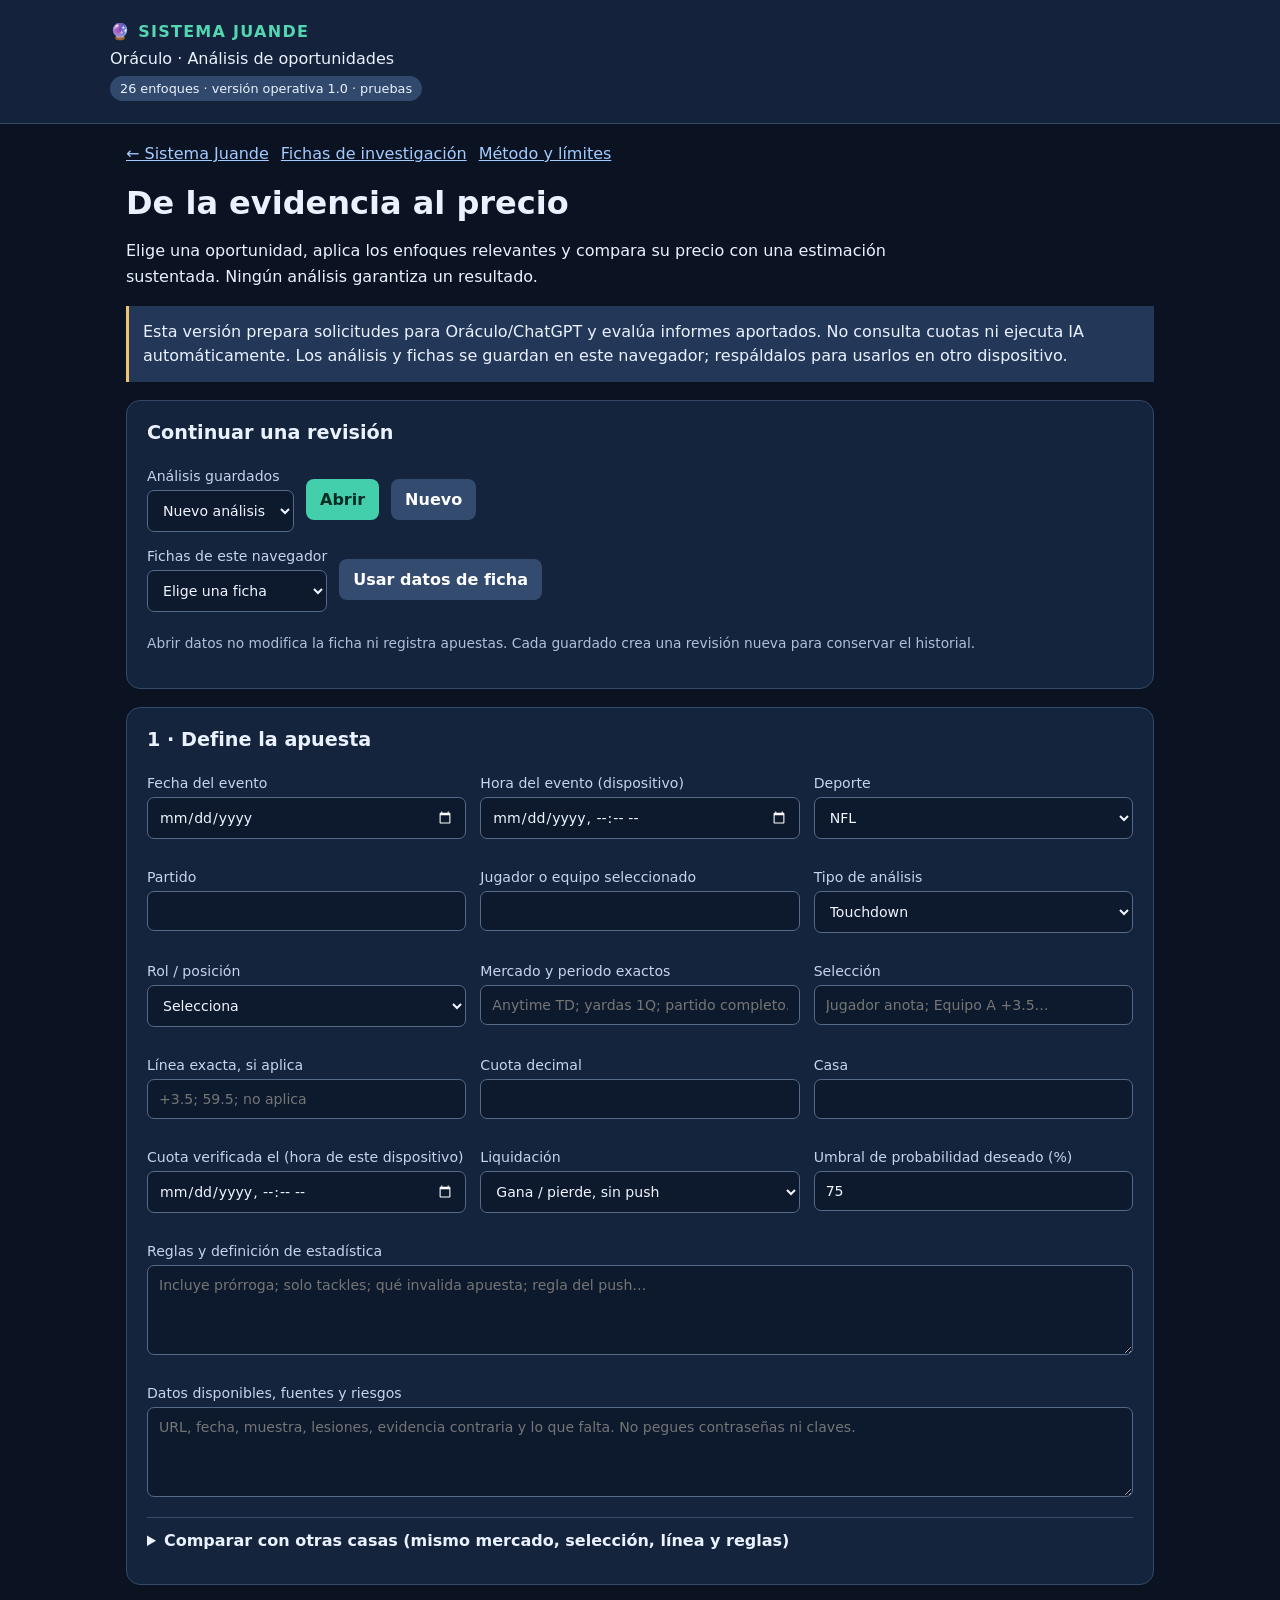
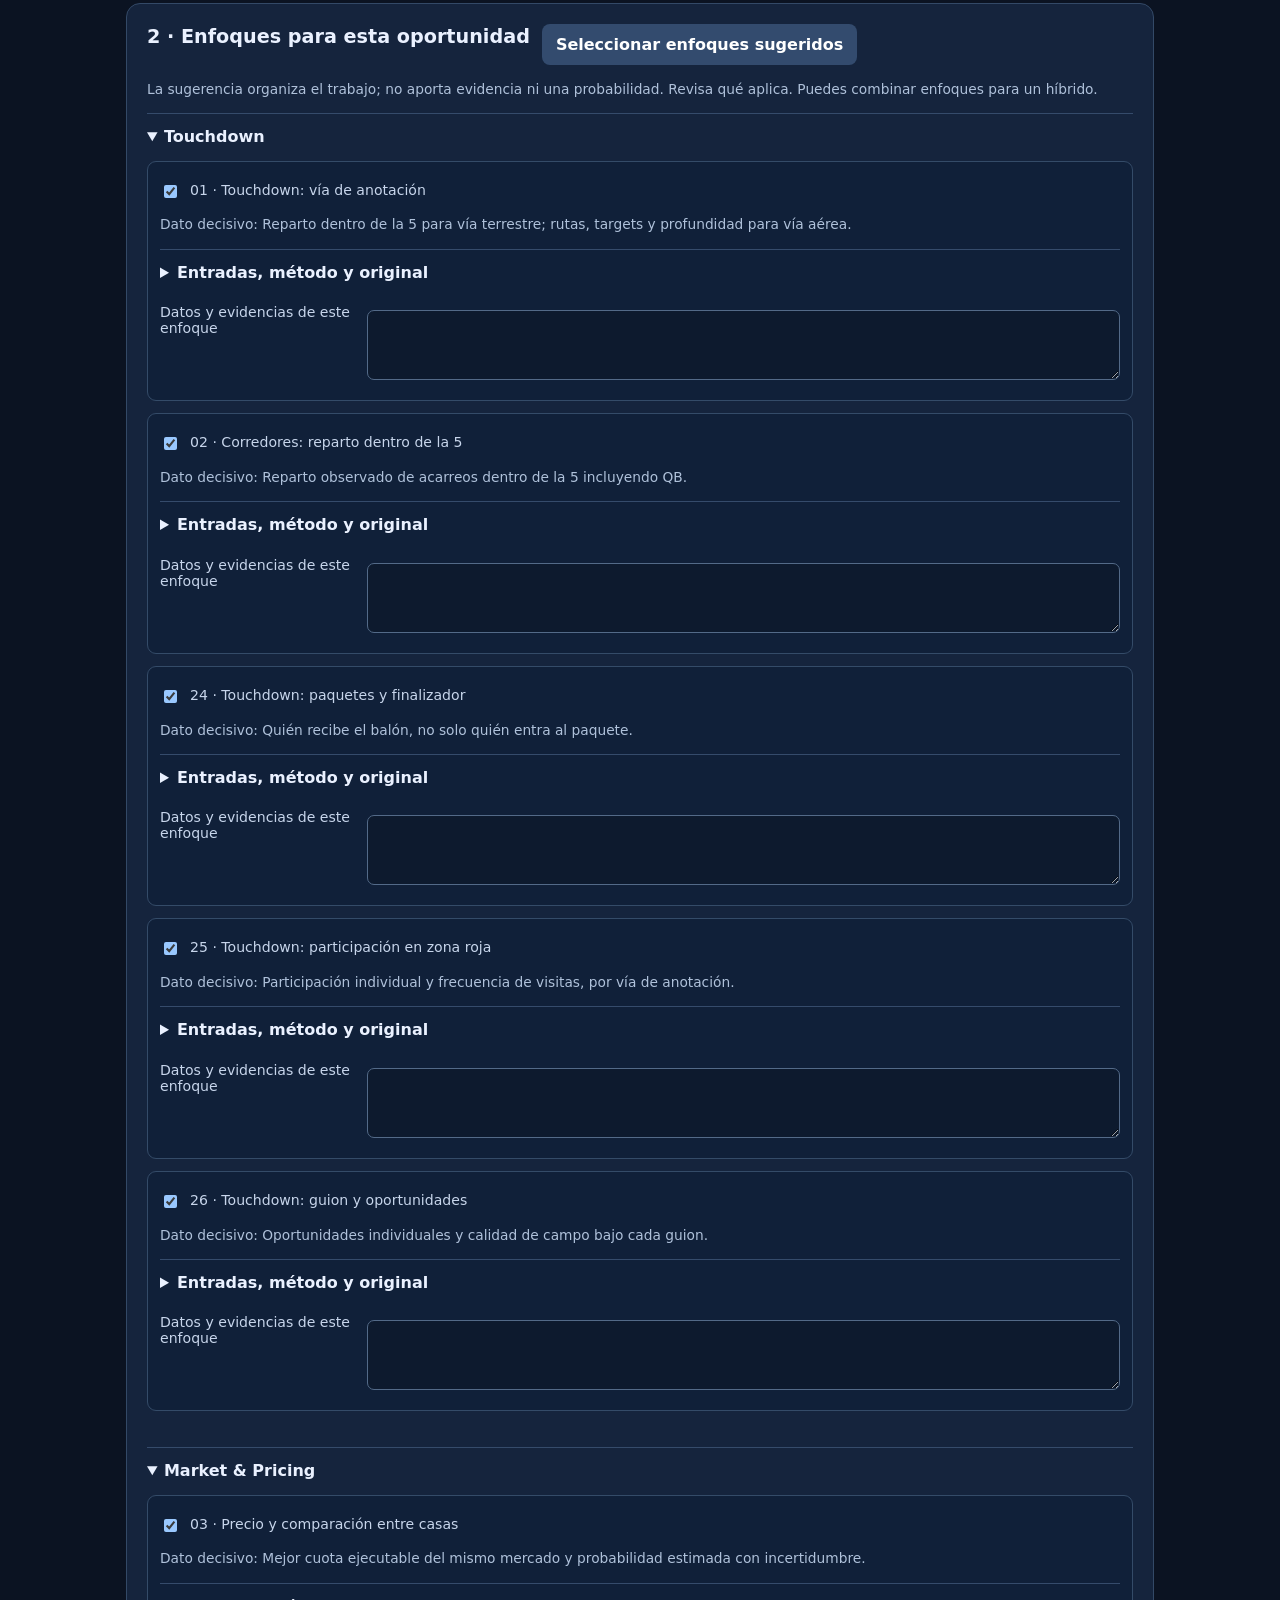
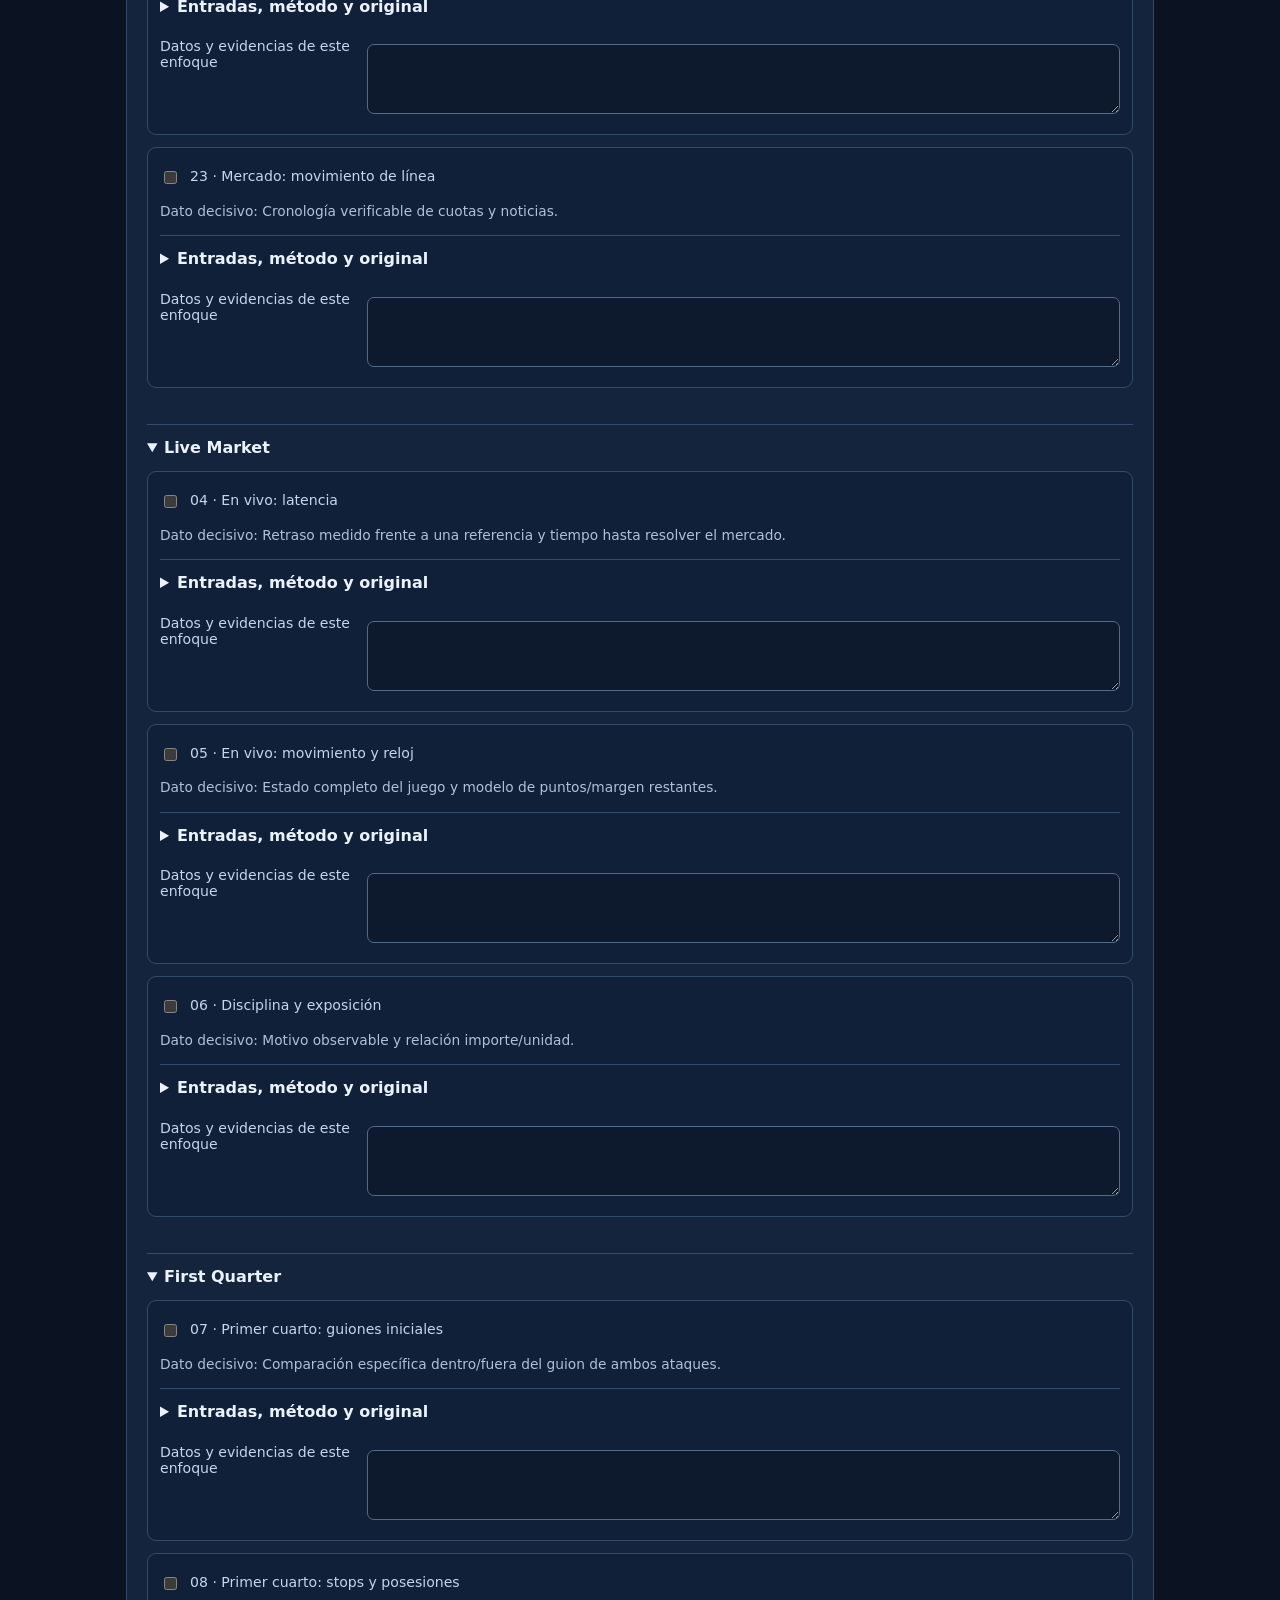
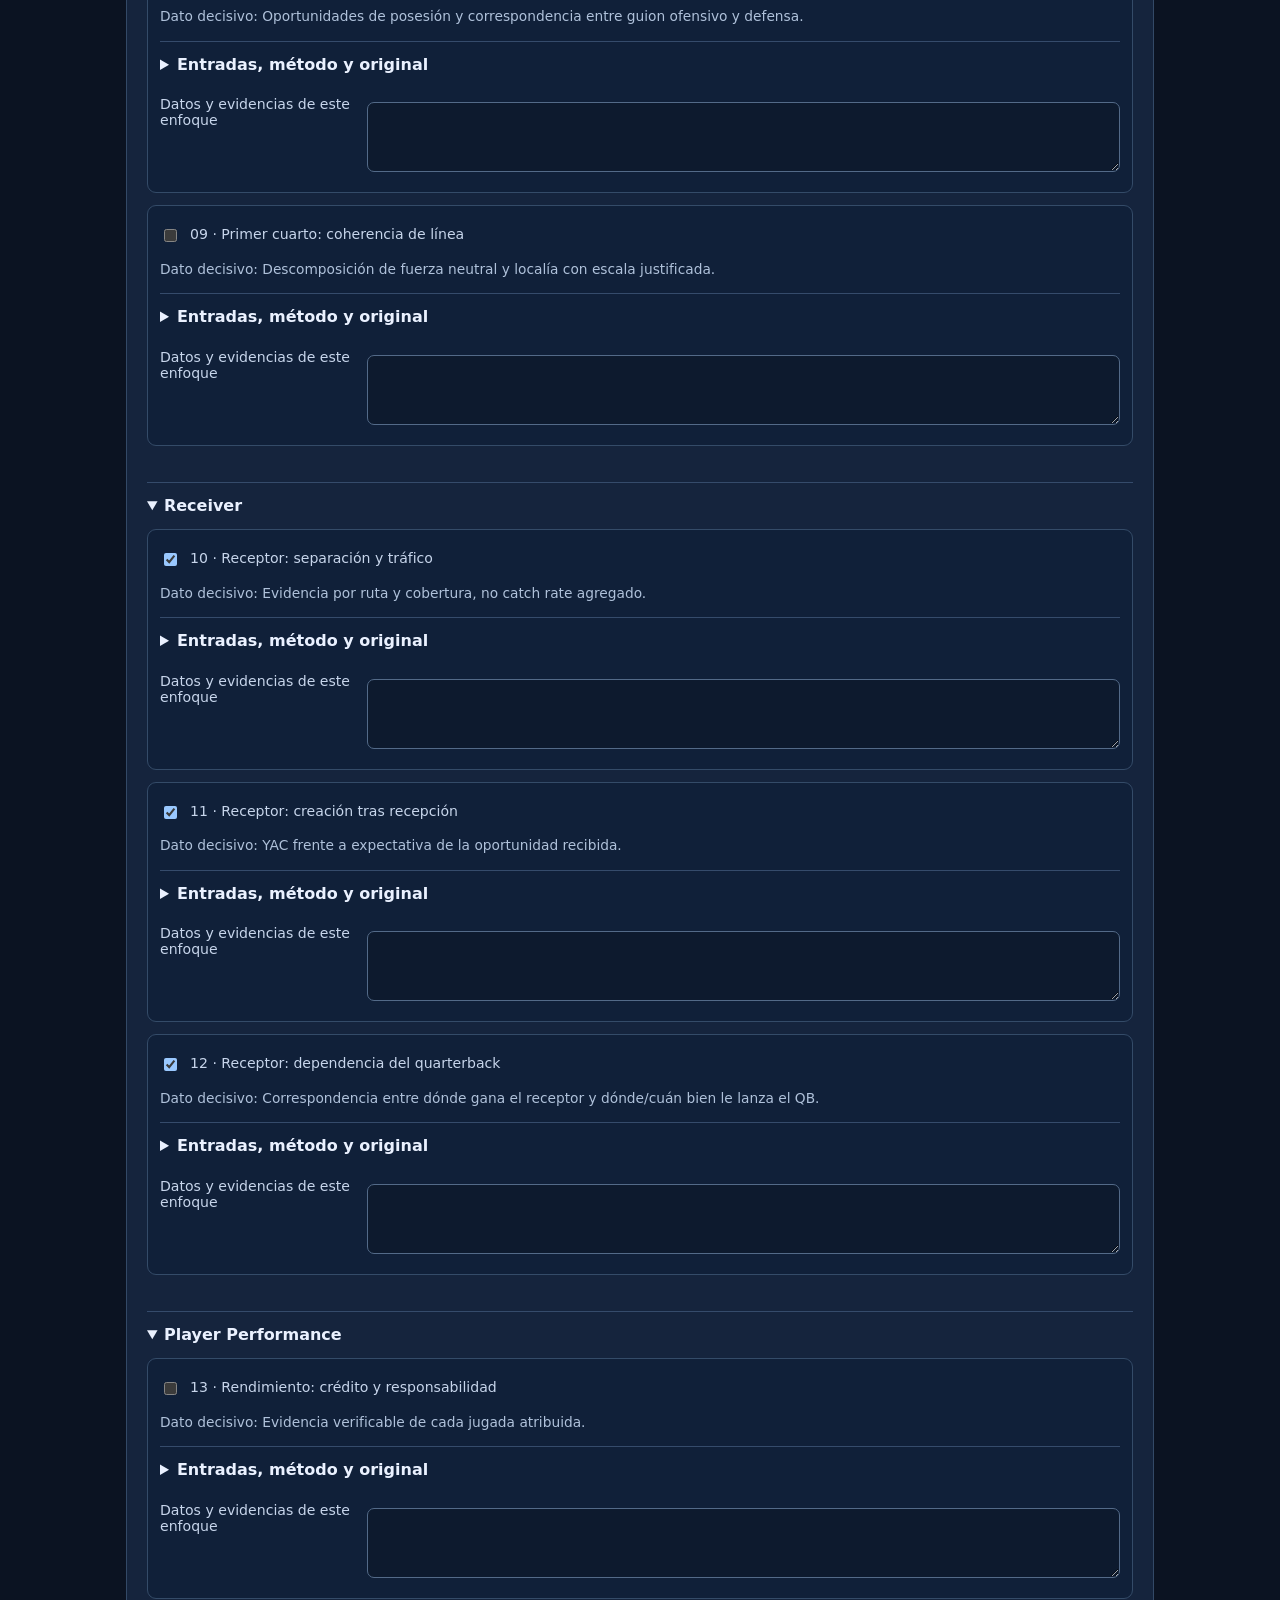
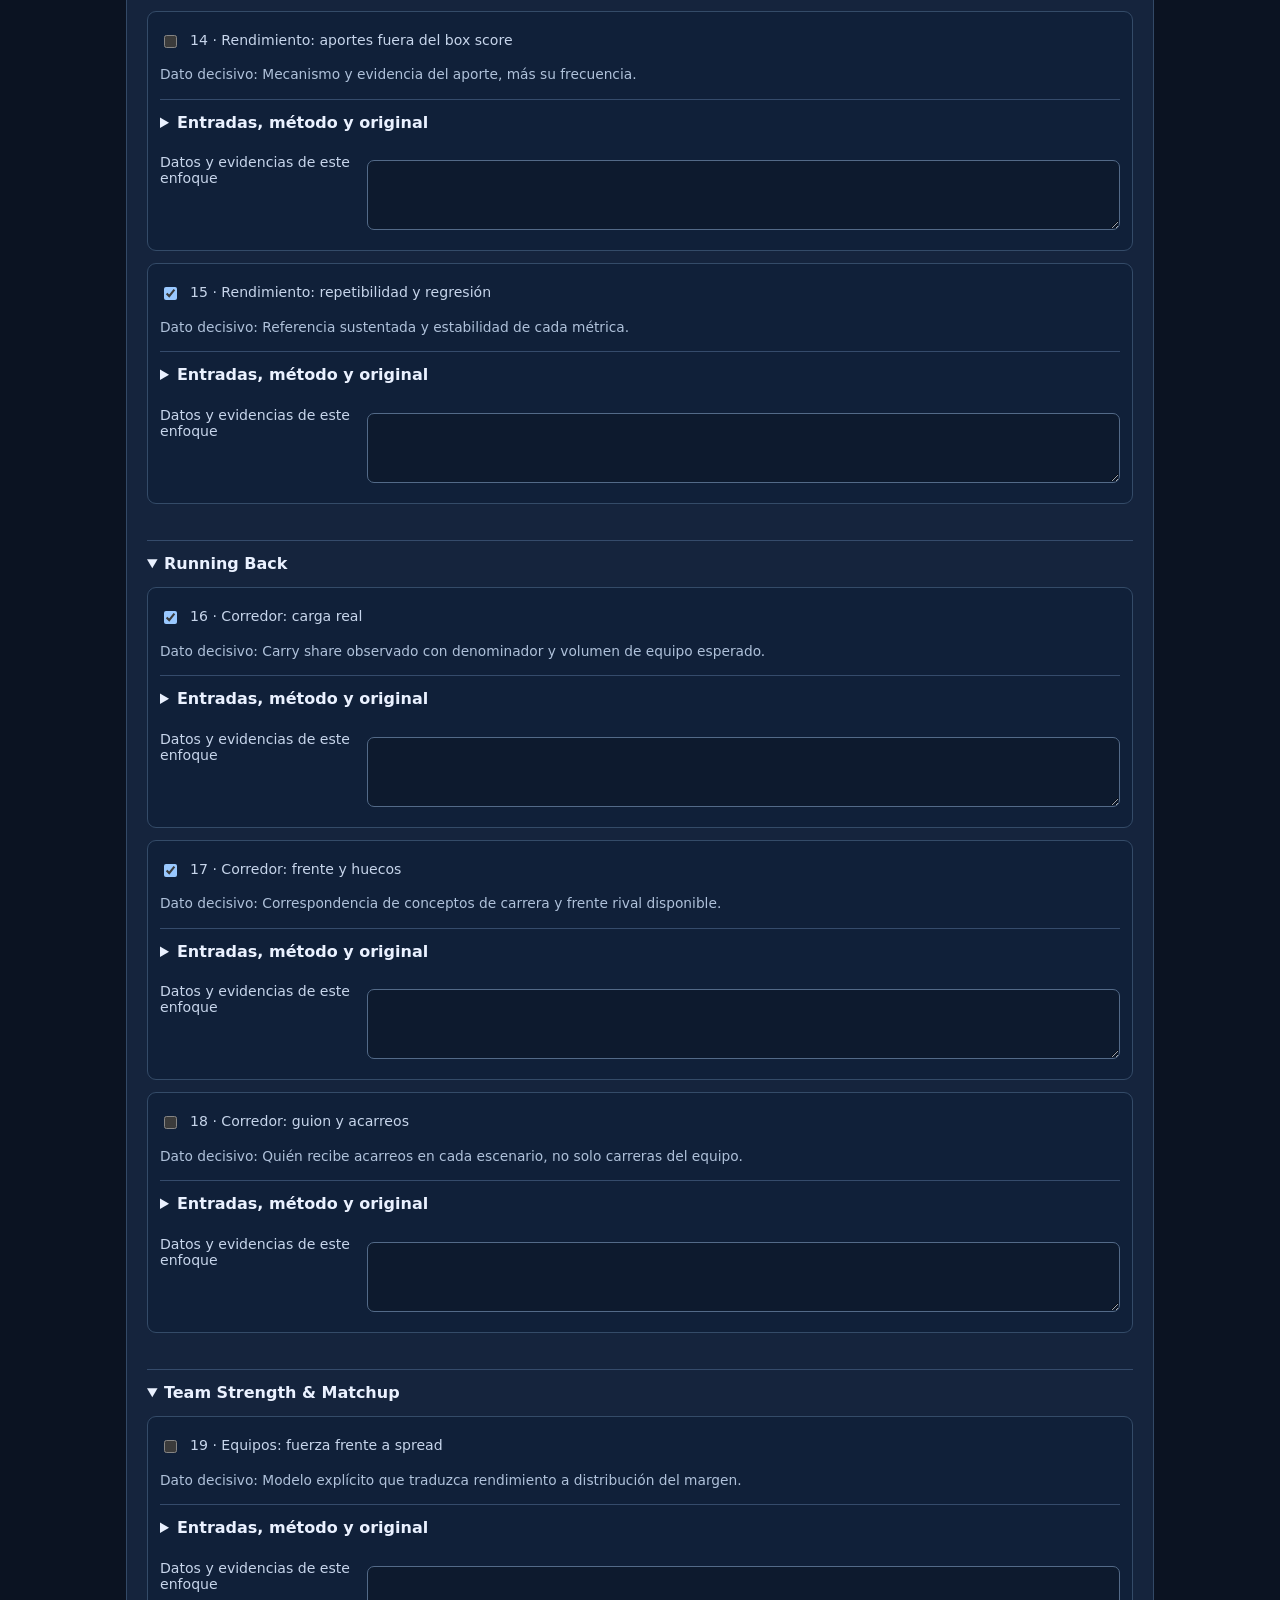
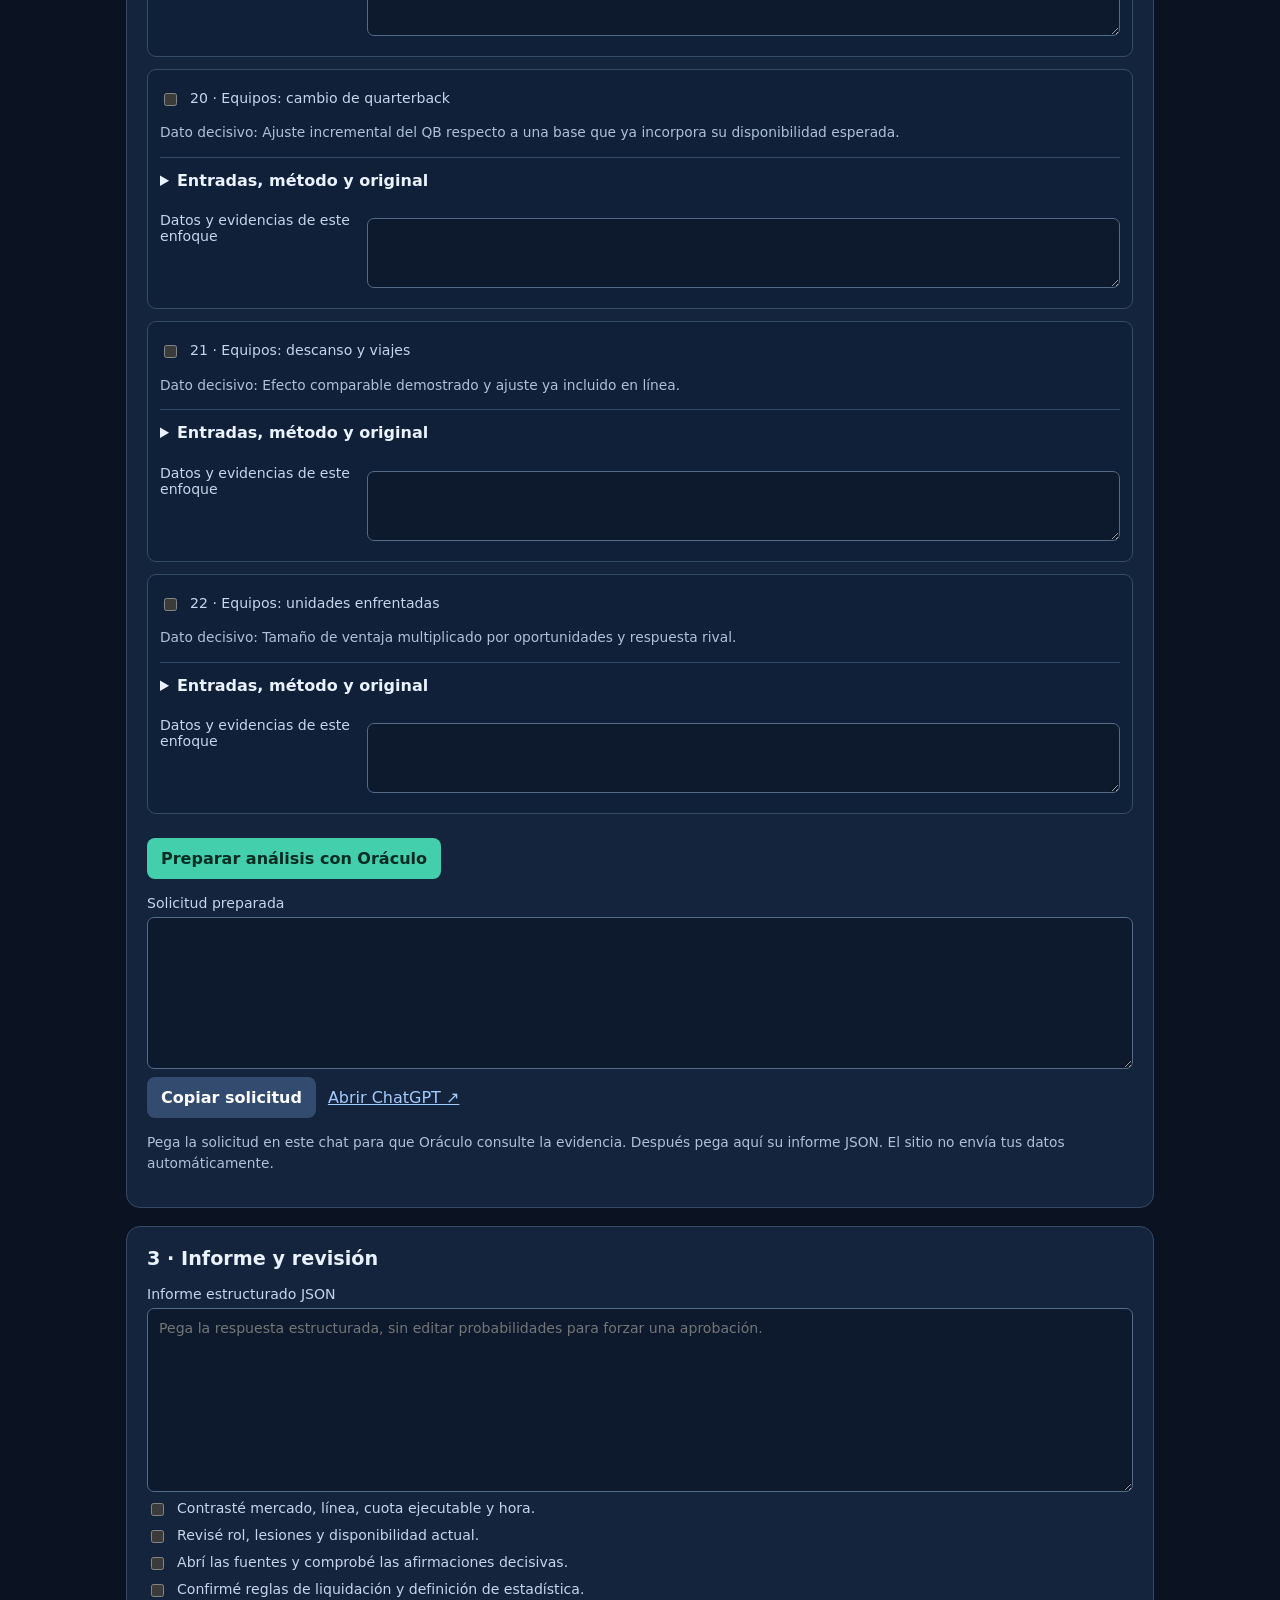
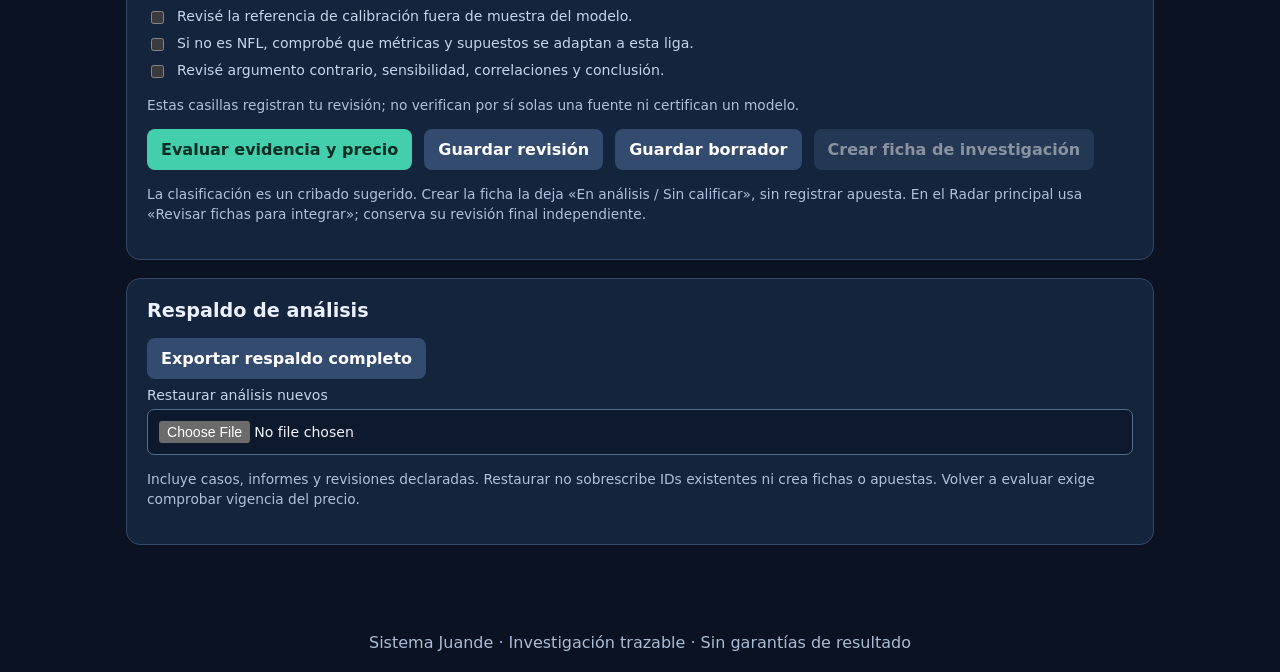
==== analisis.html @ 30ee12da "Integrar 26 prompts operativos y flujo de análisis con evidencia, precio y revisión del Radar" ====
<!doctype html><html lang="es"><head><meta charset="utf-8"><meta name="viewport" content="width=device-width,initial-scale=1"><title>Oráculo · Análisis de oportunidades</title><link rel="stylesheet" href="analysis.css"><script defer src="prompt-catalog.js"></script><script defer src="analysis-engine.js"></script><script defer src="analysis-ui.js"></script></head><body><header><div class="brand">🔮 SISTEMA JUANDE</div><p>Oráculo · Análisis de oportunidades</p><span class="pill">26 enfoques · versión operativa 1.0 · pruebas</span></header><main><nav><a href="index.html">← Sistema Juande</a><a href="radar3-beta2.html">Fichas de investigación</a><a href="prompts/METODOLOGIA.md">Método y límites</a></nav><h1>De la evidencia al precio</h1><p class="intro">Elige una oportunidad, aplica los enfoques relevantes y compara su precio con una estimación sustentada. Ningún análisis garantiza un resultado.</p><p class="notice">Esta versión prepara solicitudes para Oráculo/ChatGPT y evalúa informes aportados. No consulta cuotas ni ejecuta IA automáticamente. Los análisis y fichas se guardan en este navegador; respáldalos para usarlos en otro dispositivo.</p><p id="notice" role="status" aria-live="polite"></p>
<section class="panel"><h2>Continuar una revisión</h2><div class="row"><label>Análisis guardados<select id="saved"><option value="">Nuevo análisis</option></select></label><button id="load" type="button">Abrir</button><button id="new" type="button" class="alt">Nuevo</button></div><div class="row"><label>Fichas de este navegador<select id="research"><option value="">Elige una ficha</option></select></label><button id="fromResearch" class="alt" type="button">Usar datos de ficha</button></div><p class="muted">Abrir datos no modifica la ficha ni registra apuestas. Cada guardado crea una revisión nueva para conservar el historial.</p></section>
<form id="caseForm"><section class="panel"><h2>1 · Define la apuesta</h2><div class="grid">
<label>Fecha del evento<input name="date" type="date" required></label><label>Hora del evento (dispositivo)<input name="starts_at" type="datetime-local" required></label><label>Deporte<select name="sport"><option>NFL</option><option>NCAAF</option><option>MLB</option><option>NBA</option><option>Baloncesto europeo</option><option>Otro</option></select></label><label>Partido<input name="game" required></label><label>Jugador o equipo seleccionado<input name="player"></label><label>Tipo de análisis<select name="mode"><option value="td">Touchdown</option><option value="rush">Carrera / corredor</option><option value="receiving">Recepciones / yardas</option><option value="spread">Hándicap / equipos</option><option value="quarter">Primer cuarto</option><option value="live">En vivo</option><option value="performance">Rendimiento individual</option></select></label><label>Rol / posición<select name="role"><option value="">Selecciona</option><option>Corredor</option><option>Receptor / tight end</option><option>Híbrido</option><option>Quarterback</option><option>Equipo</option><option>Otro</option></select></label><label>Mercado y periodo exactos<input name="market" placeholder="Anytime TD; yardas 1Q; partido completo…" required></label><label>Selección<input name="selection" placeholder="Jugador anota; Equipo A +3.5…" required></label><label>Línea exacta, si aplica<input name="line" placeholder="+3.5; 59.5; no aplica"></label><label>Cuota decimal<input name="odds" type="number" min="1.001" max="1000" step="any" required></label><label>Casa<input name="book" required></label><label>Cuota verificada el (hora de este dispositivo)<input name="checked_at" type="datetime-local" required></label><label>Liquidación<select name="settlement"><option value="binary">Gana / pierde, sin push</option><option value="push">Gana / pierde / push</option><option value="unsupported">Dividida / parcial / otra (sin cálculo)</option></select></label><label>Umbral de probabilidad deseado (%)<input name="min_probability" type="number" min="0" max="100" step="any" value="75"></label><label class="full">Reglas y definición de estadística<textarea name="rules" required placeholder="Incluye prórroga; solo tackles; qué invalida apuesta; regla del push…"></textarea></label><label class="full">Datos disponibles, fuentes y riesgos<textarea name="context" placeholder="URL, fecha, muestra, lesiones, evidencia contraria y lo que falta. No pegues contraseñas ni claves."></textarea></label>
</div><details><summary>Comparar con otras casas (mismo mercado, selección, línea y reglas)</summary><div id="quotes"></div><button id="addQuote" type="button" class="alt">Añadir casa</button><p class="muted">La mejor cuota solo se refiere a las casas verificadas. El cribado requiere al menos otra casa; puedes guardar el diagnóstico si no la tienes.</p></details></section>
<section class="panel"><div class="row"><h2>2 · Enfoques para esta oportunidad</h2><button id="recommend" type="button" class="alt">Seleccionar enfoques sugeridos</button></div><p class="muted">La sugerencia organiza el trabajo; no aporta evidencia ni una probabilidad. Revisa qué aplica. Puedes combinar enfoques para un híbrido.</p><div id="modules"></div><button id="generate" type="button">Preparar análisis con Oráculo</button><p id="generateStatus" role="status"></p><label>Solicitud preparada<textarea id="request" readonly rows="8"></textarea></label><div class="row"><button id="copy" type="button" class="alt">Copiar solicitud</button><a href="https://chatgpt.com/" target="_blank" rel="noopener noreferrer">Abrir ChatGPT ↗</a></div><p class="muted">Pega la solicitud en este chat para que Oráculo consulte la evidencia. Después pega aquí su informe JSON. El sitio no envía tus datos automáticamente.</p></section>
<section class="panel"><h2>3 · Informe y revisión</h2><label>Informe estructurado JSON<textarea id="report" rows="10" placeholder="Pega la respuesta estructurada, sin editar probabilidades para forzar una aprobación."></textarea></label><div class="checks"><label><input type="checkbox" data-check="market"> Contrasté mercado, línea, cuota ejecutable y hora.</label><label><input type="checkbox" data-check="availability"> Revisé rol, lesiones y disponibilidad actual.</label><label><input type="checkbox" data-check="evidence"> Abrí las fuentes y comprobé las afirmaciones decisivas.</label><label><input type="checkbox" data-check="rules"> Confirmé reglas de liquidación y definición de estadística.</label><label><input type="checkbox" data-check="calibration"> Revisé la referencia de calibración fuera de muestra del modelo.</label><label><input type="checkbox" data-check="scope"> Si no es NFL, comprobé que métricas y supuestos se adaptan a esta liga.</label><label><input type="checkbox" data-check="human"> Revisé argumento contrario, sensibilidad, correlaciones y conclusión.</label></div><p class="muted">Estas casillas registran tu revisión; no verifican por sí solas una fuente ni certifican un modelo.</p><div class="row"><button id="evaluate" type="button">Evaluar evidencia y precio</button><button id="save" type="button" class="alt">Guardar revisión</button><button id="publish" type="button" class="alt" disabled>Crear ficha de investigación</button></div><div id="result" role="status" aria-live="polite"></div><p class="muted">La clasificación es un cribado sugerido. Crear la ficha la deja «En análisis / Sin calificar», sin registrar apuesta. En el Radar principal usa «Revisar fichas para integrar»; conserva su revisión final independiente.</p></section></form>
<section class="panel"><h2>Respaldo de análisis</h2><button id="export" type="button" class="alt">Exportar respaldo completo</button><label>Restaurar análisis nuevos<input id="import" type="file" accept="application/json,.json"></label><p class="muted">Incluye casos, informes y revisiones declaradas. Restaurar no sobrescribe IDs existentes ni crea fichas o apuestas. Volver a evaluar exige comprobar vigencia del precio.</p></section></main><footer>Sistema Juande · Investigación trazable · Sin garantías de resultado</footer></body></html>
---- analysis.css ----
:root{color-scheme:dark;font-family:system-ui,-apple-system,sans-serif;color:#eaf1ff;background:#0b1322}*{box-sizing:border-box}body{margin:0}header{padding:22px max(18px,calc((100vw - 1060px)/2));background:#14223b;border-bottom:1px solid #354863}.brand{font-weight:800;letter-spacing:.08em;color:#53d6b1}header p{margin:8px 0}main{max-width:1060px;margin:auto;padding:20px 16px 50px}nav,.row{display:flex;gap:12px;flex-wrap:wrap;align-items:center}h1{font-size:2rem;margin-bottom:10px}h2{font-size:1.2rem;margin-top:0}h3{font-size:1rem}.intro{max-width:760px;line-height:1.6}.panel{background:#15243d;border:1px solid #334967;border-radius:14px;padding:20px;margin:18px 0}.grid{display:grid;grid-template-columns:repeat(3,minmax(0,1fr));gap:14px}.full{grid-column:1/-1}label{display:block;font-size:.88rem;color:#c7d5eb;margin:8px 0}input,textarea,select{display:block;width:100%;padding:11px;border:1px solid #536a88;border-radius:7px;background:#0d1a2e;color:#f1f5ff;font:inherit;margin-top:6px}textarea{min-height:90px;resize:vertical}button{padding:11px 14px;background:#43ceac;color:#052c23;border:0;border-radius:8px;font:inherit;font-weight:700;cursor:pointer}button.alt{background:#334b6e;color:#fff}button:disabled{opacity:.5;cursor:default}a{color:#a2cbff}a:focus-visible,button:focus-visible,input:focus-visible,textarea:focus-visible,select:focus-visible{outline:3px solid #f1c86e;outline-offset:2px}.notice{border-left:3px solid #f0c56c;padding:14px;background:#233858;line-height:1.5}.muted,small{color:#afc1da;font-size:.86rem;line-height:1.5}.pill{display:inline-block;border-radius:20px;background:#30496c;padding:5px 10px;font-size:.8rem}details{border-top:1px solid #354b6b;padding:12px 0;margin-top:12px}summary{cursor:pointer;font-weight:650;line-height:1.4}.prompt{border:1px solid #344b68;border-radius:9px;margin:12px 0;padding:12px;background:#102039}.prompt label,.checks label{display:flex;align-items:flex-start;gap:10px}.prompt input[type=checkbox],.checks input{width:auto;margin-top:3px}.prompt textarea{min-height:70px}.prompt pre{white-space:pre-wrap;overflow-wrap:anywhere;font-size:.85rem;line-height:1.5}.quote{border-bottom:1px solid #354b6b;padding-bottom:12px}.metric-grid{display:grid;grid-template-columns:repeat(3,minmax(0,1fr));gap:10px;margin:15px 0}.metric-grid div{background:#213858;padding:12px;border-radius:7px}.metric-grid b{display:block;margin-top:5px}.result{border-left:3px solid #e8be65;padding:15px;margin-top:15px;background:#0d1b30}.result p,li{overflow-wrap:anywhere}#notice:not(:empty){padding:12px;border:1px solid #e8be65}footer{text-align:center;padding:20px;color:#a8bdd6}@media(max-width:680px){.grid,.metric-grid{grid-template-columns:1fr}.full{grid-column:auto}h1{font-size:1.65rem}.panel{padding:16px}.row>*{max-width:100%}}
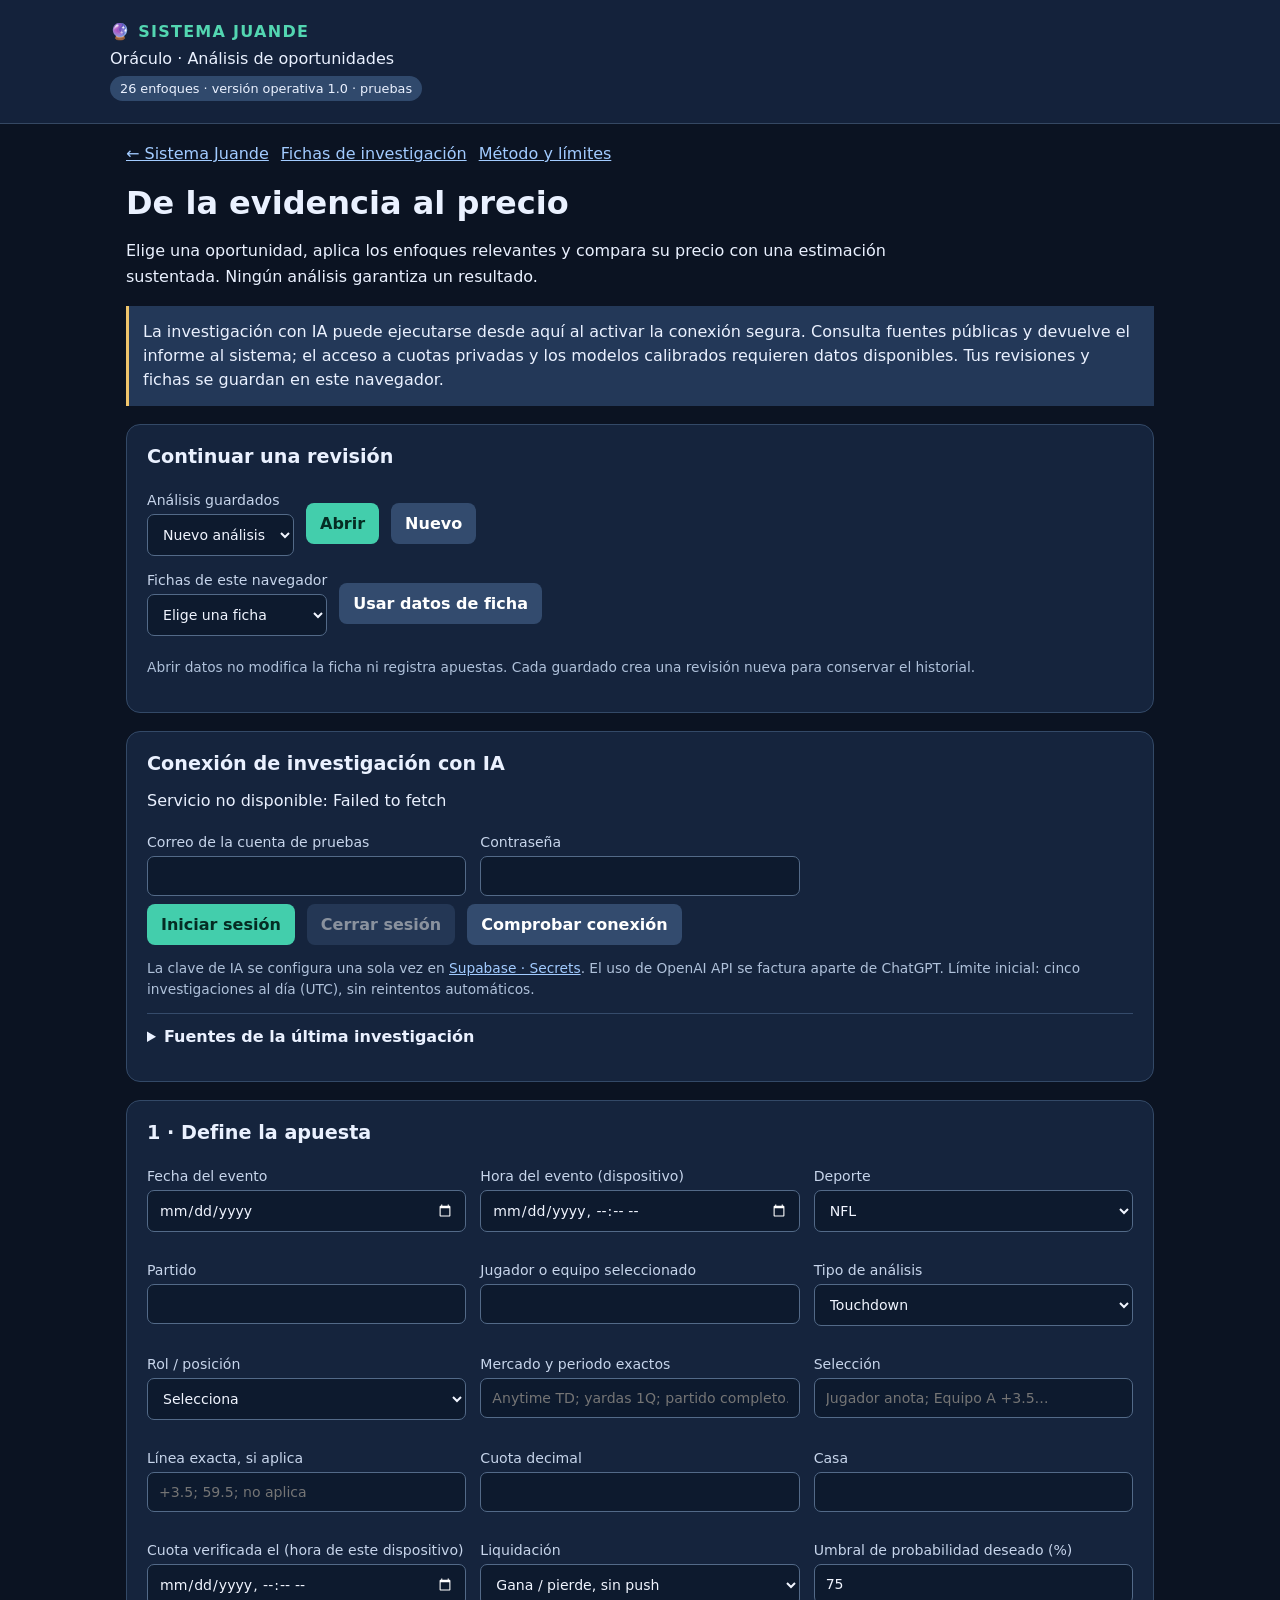
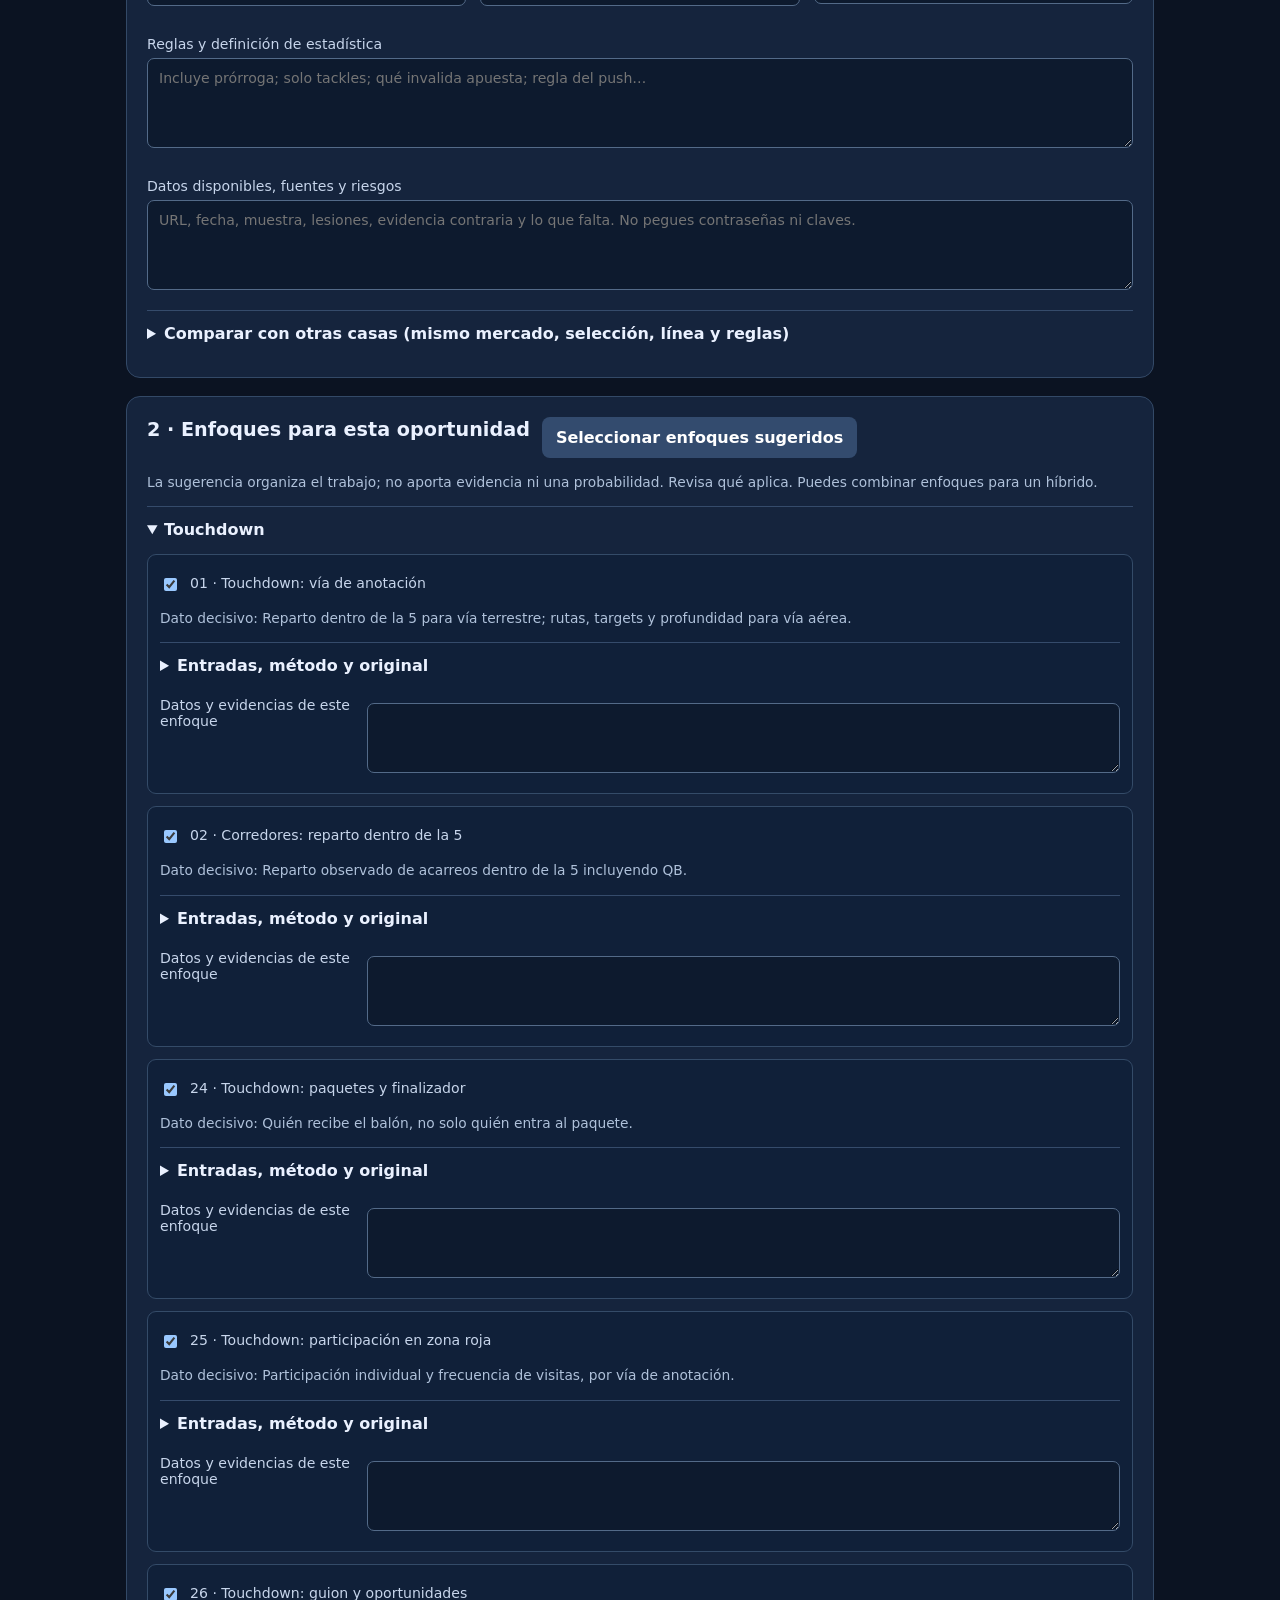
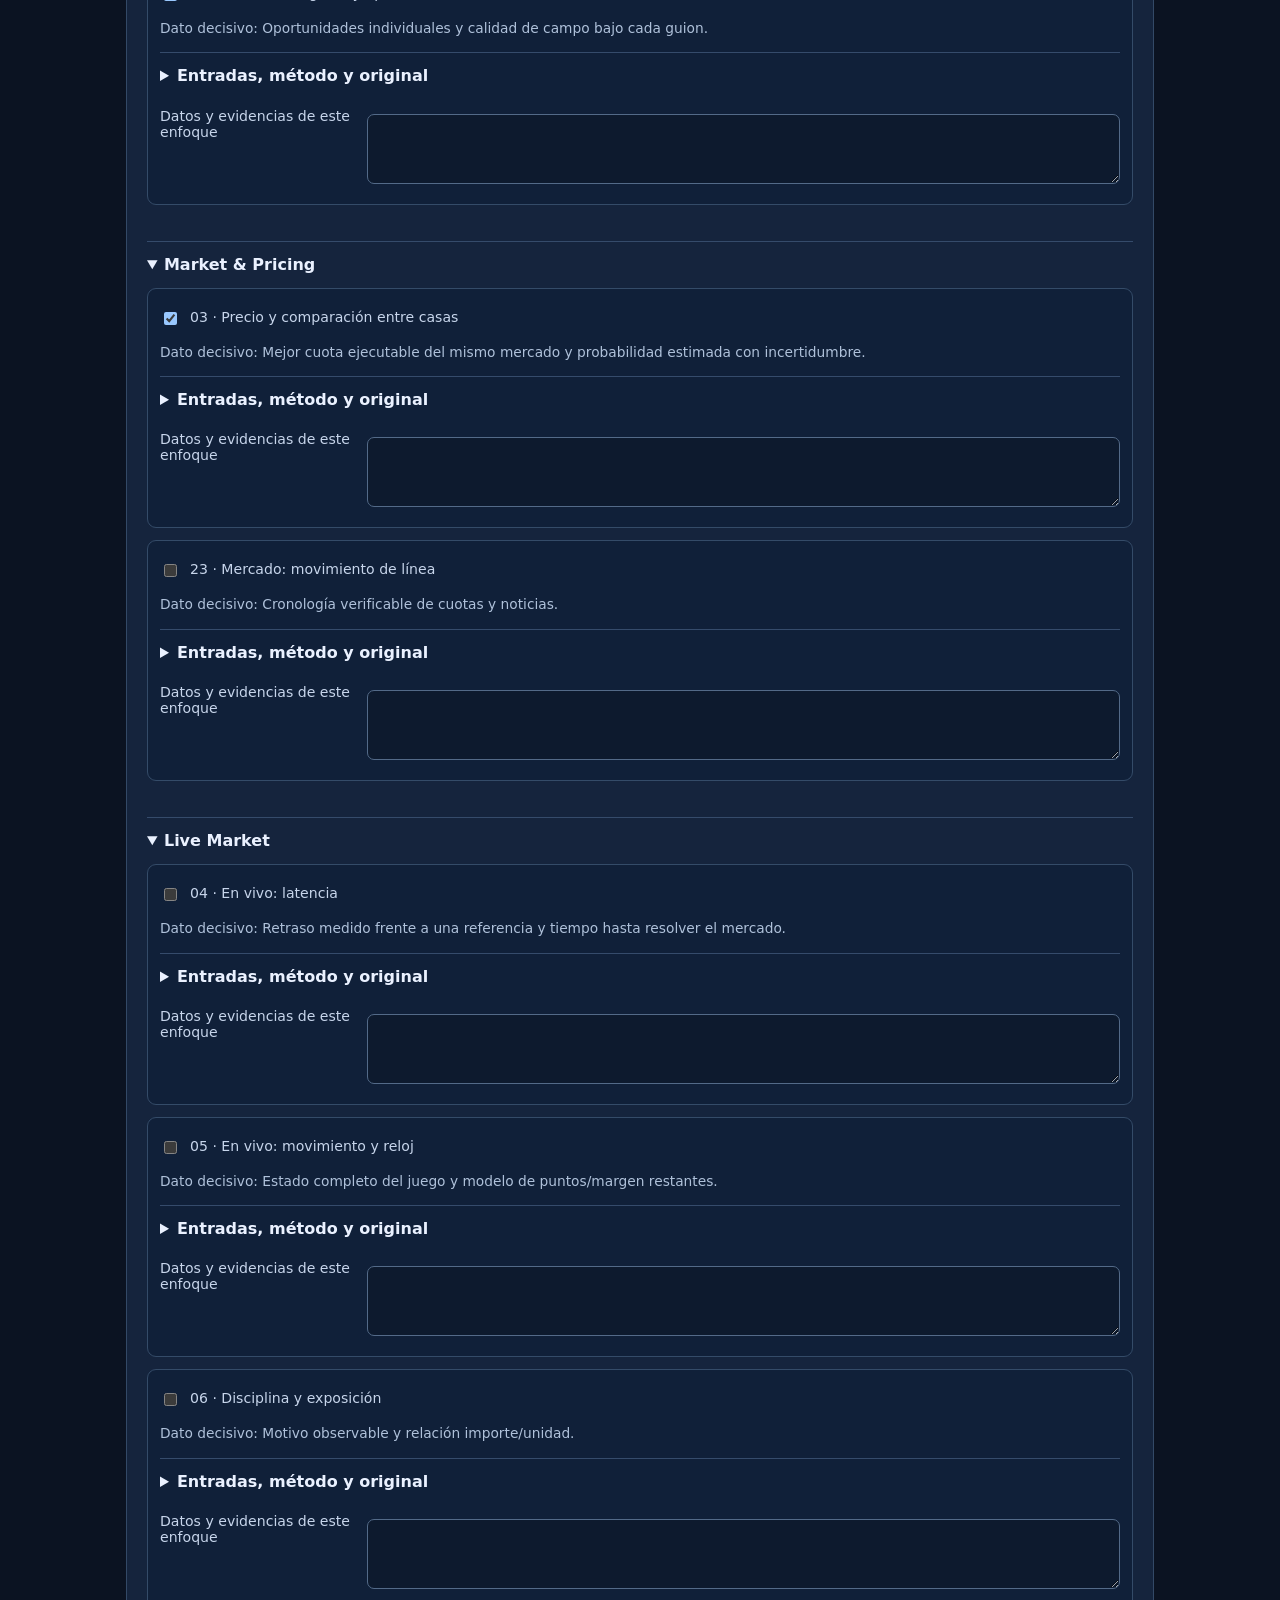
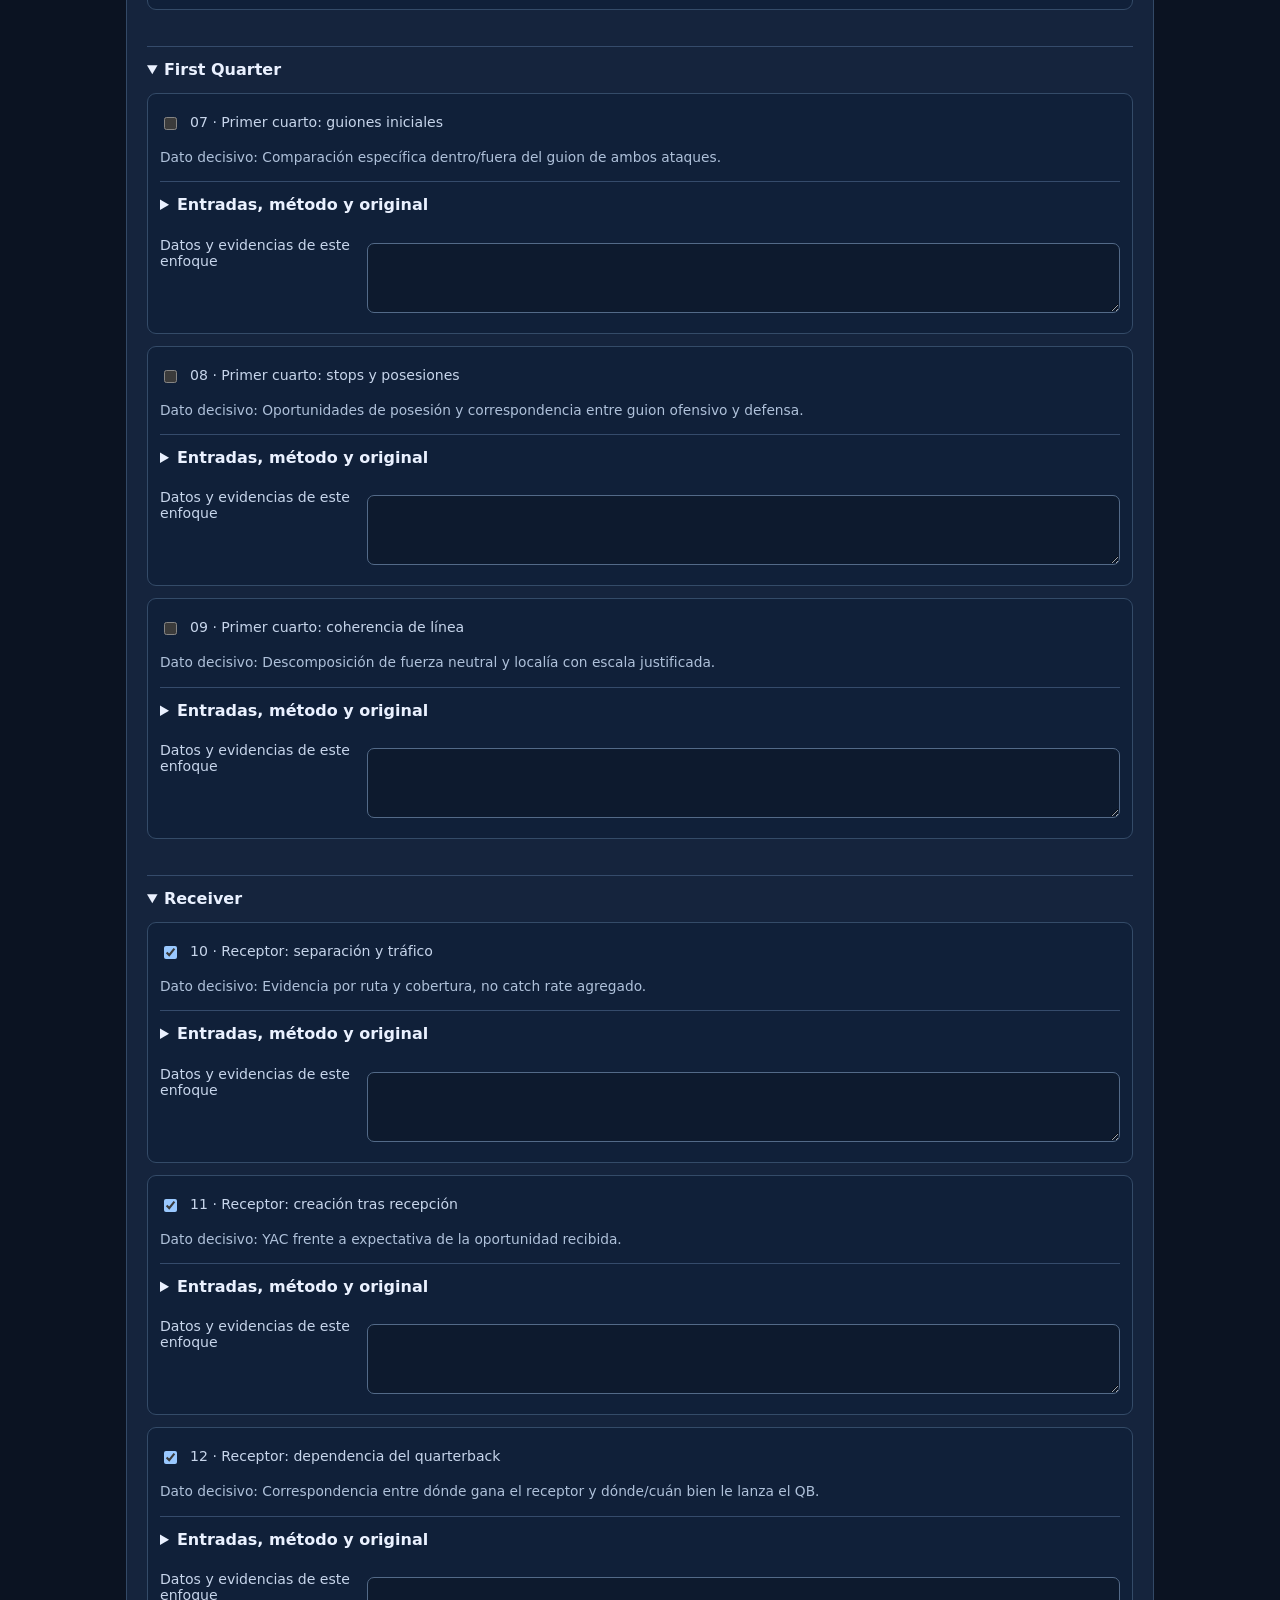
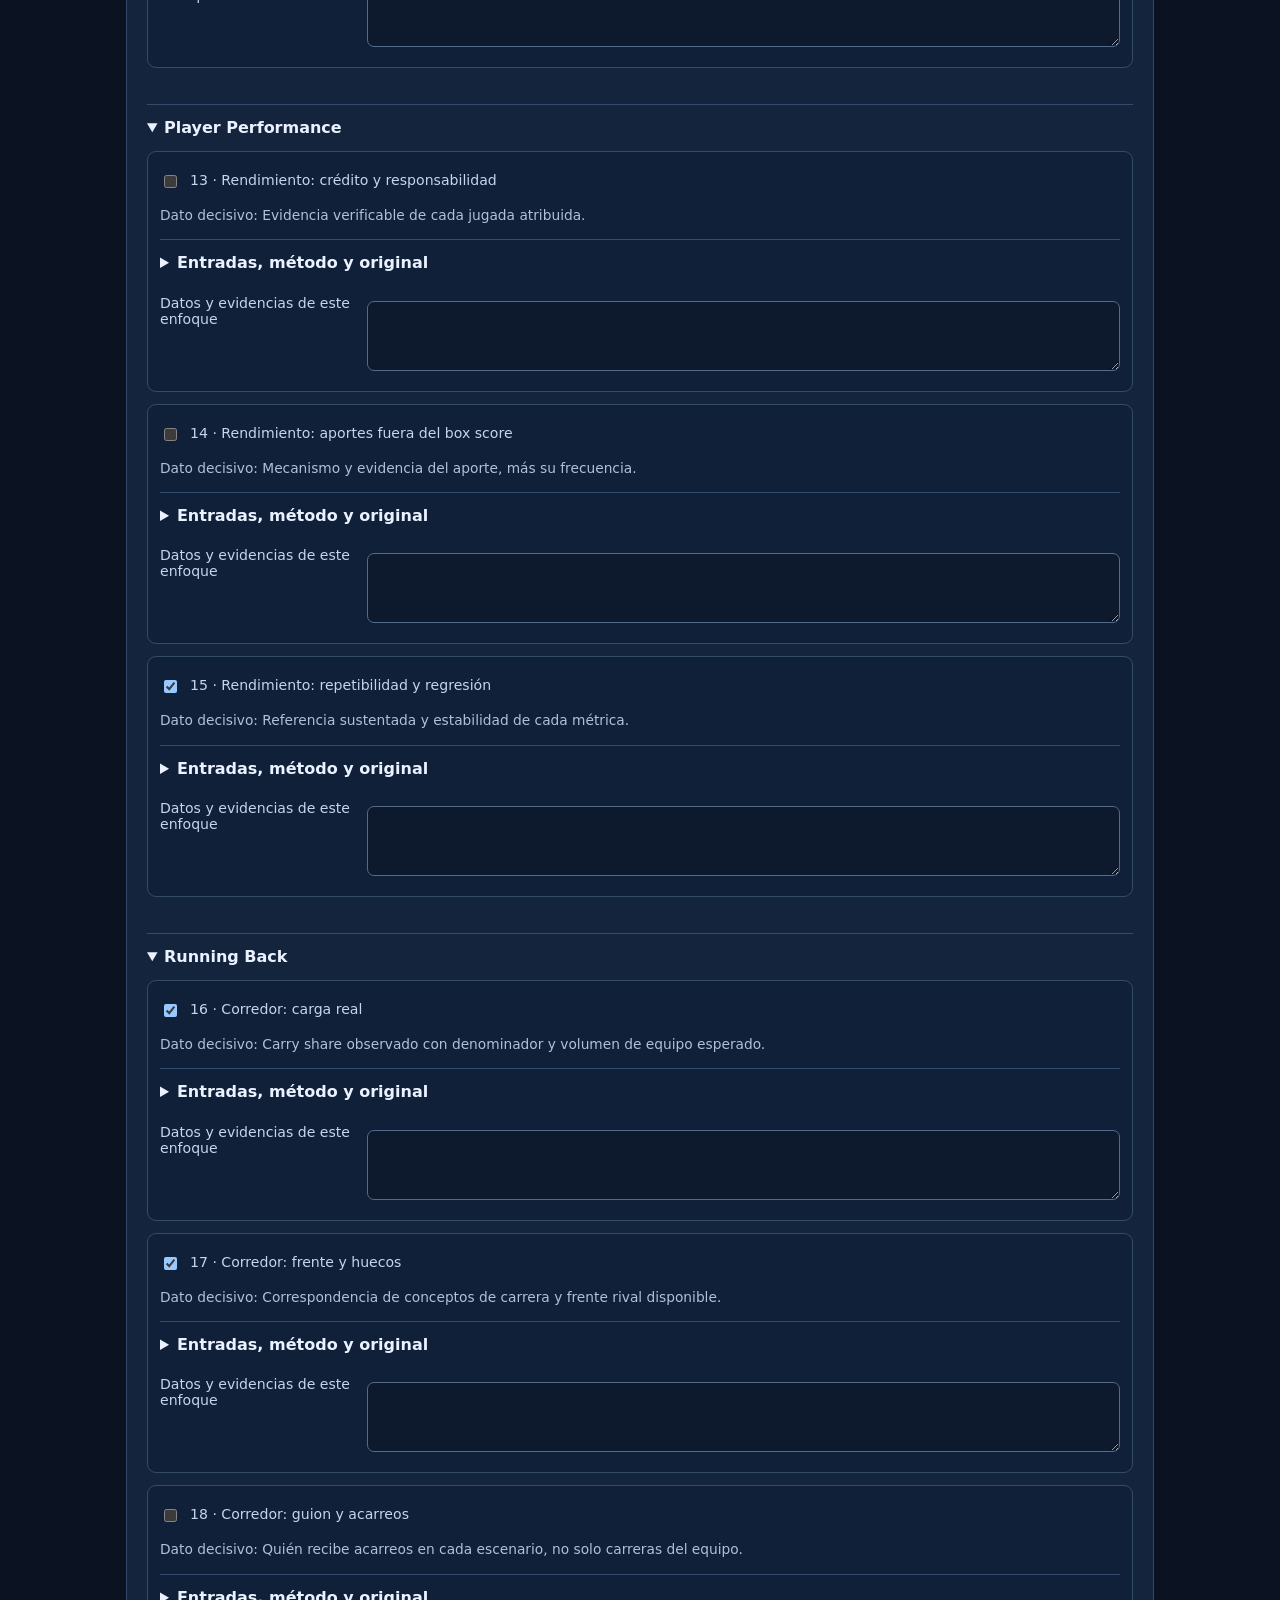
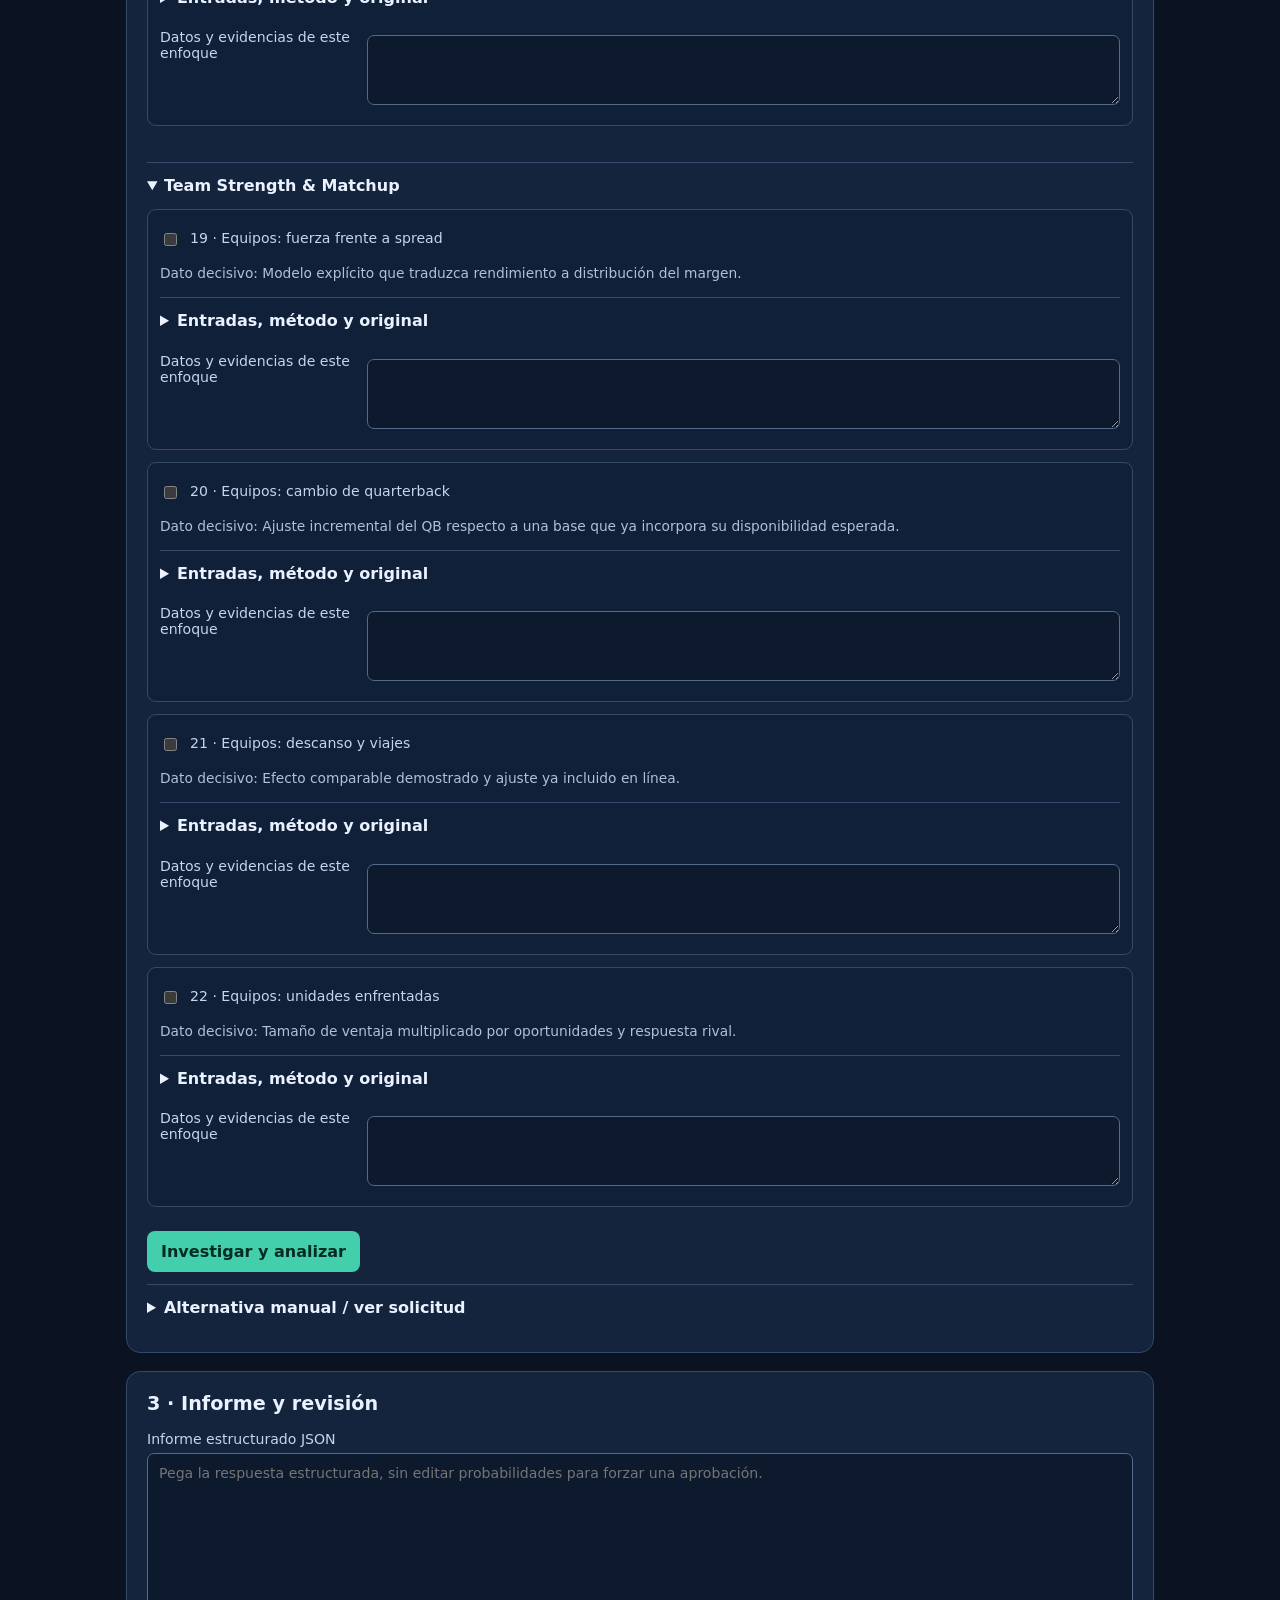
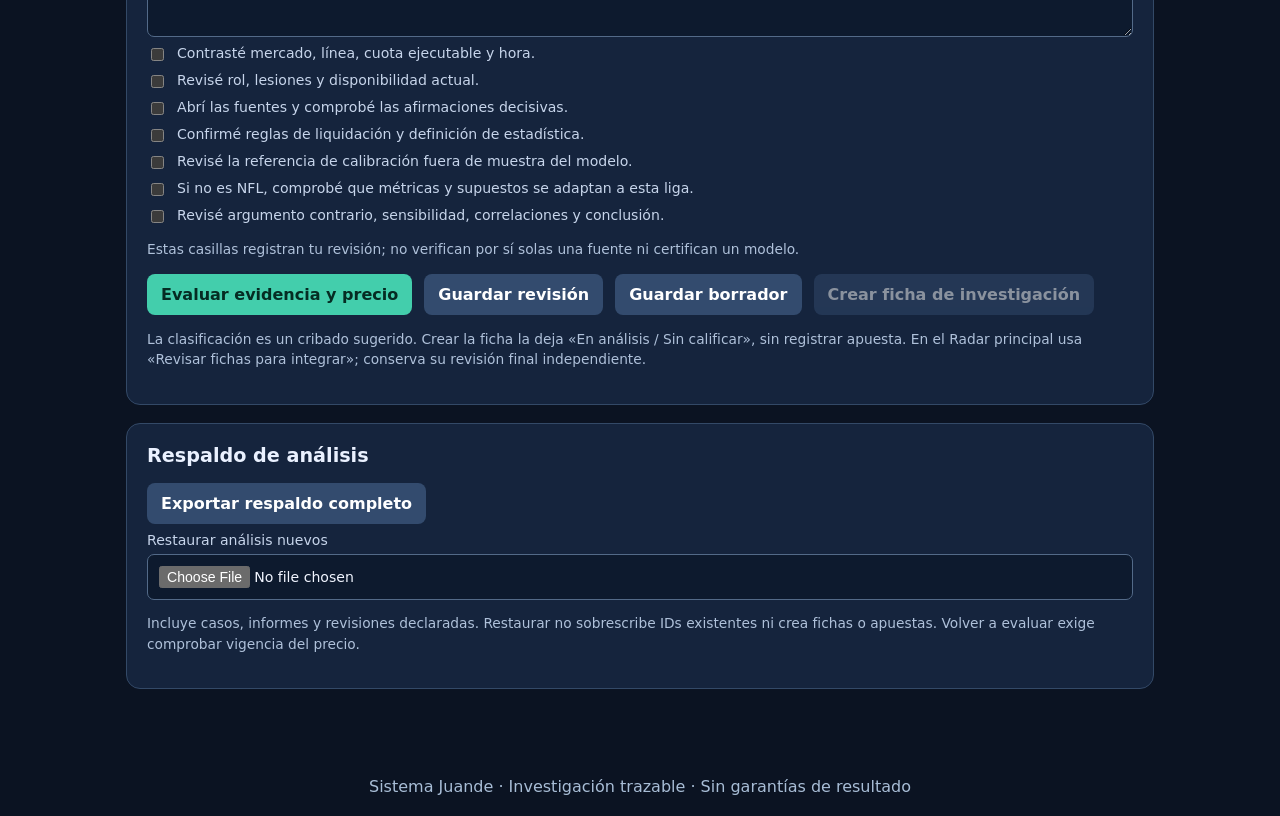
==== commit 50952959: "Conectar investigación web e IA autenticada en Supabase, pendiente de credencial y activación" ====
--- a/analisis.html
+++ b/analisis.html
@@ -1,8 +1,8 @@
-<!doctype html><html lang="es"><head><meta charset="utf-8"><meta name="viewport" content="width=device-width,initial-scale=1"><title>Oráculo · Análisis de oportunidades</title><link rel="stylesheet" href="analysis.css"><script defer src="prompt-catalog.js"></script><script defer src="analysis-engine.js"></script><script defer src="analysis-ui.js"></script></head><body><header><div class="brand">🔮 SISTEMA JUANDE</div><p>Oráculo · Análisis de oportunidades</p><span class="pill">26 enfoques · versión operativa 1.0 · pruebas</span></header><main><nav><a href="index.html">← Sistema Juande</a><a href="radar3-beta2.html">Fichas de investigación</a><a href="prompts/METODOLOGIA.md">Método y límites</a></nav><h1>De la evidencia al precio</h1><p class="intro">Elige una oportunidad, aplica los enfoques relevantes y compara su precio con una estimación sustentada. Ningún análisis garantiza un resultado.</p><p class="notice">Esta versión prepara solicitudes para Oráculo/ChatGPT y evalúa informes aportados. No consulta cuotas ni ejecuta IA automáticamente. Los análisis y fichas se guardan en este navegador; respáldalos para usarlos en otro dispositivo.</p><p id="notice" role="status" aria-live="polite"></p>
+<!doctype html><html lang="es"><head><meta charset="utf-8"><meta name="viewport" content="width=device-width,initial-scale=1"><title>Oráculo · Análisis de oportunidades</title><link rel="stylesheet" href="analysis.css"><script defer src="prompt-catalog.js"></script><script defer src="analysis-engine.js"></script><script defer src="analysis-ui.js"></script><script defer src="ai-client.js"></script></head><body><header><div class="brand">🔮 SISTEMA JUANDE</div><p>Oráculo · Análisis de oportunidades</p><span class="pill">26 enfoques · versión operativa 1.0 · pruebas</span></header><main><nav><a href="index.html">← Sistema Juande</a><a href="radar3-beta2.html">Fichas de investigación</a><a href="prompts/METODOLOGIA.md">Método y límites</a></nav><h1>De la evidencia al precio</h1><p class="intro">Elige una oportunidad, aplica los enfoques relevantes y compara su precio con una estimación sustentada. Ningún análisis garantiza un resultado.</p><p class="notice">La investigación con IA puede ejecutarse desde aquí al activar la conexión segura. Consulta fuentes públicas y devuelve el informe al sistema; el acceso a cuotas privadas y los modelos calibrados requieren datos disponibles. Tus revisiones y fichas se guardan en este navegador.</p><p id="notice" role="status" aria-live="polite"></p>
 <section class="panel"><h2>Continuar una revisión</h2><div class="row"><label>Análisis guardados<select id="saved"><option value="">Nuevo análisis</option></select></label><button id="load" type="button">Abrir</button><button id="new" type="button" class="alt">Nuevo</button></div><div class="row"><label>Fichas de este navegador<select id="research"><option value="">Elige una ficha</option></select></label><button id="fromResearch" class="alt" type="button">Usar datos de ficha</button></div><p class="muted">Abrir datos no modifica la ficha ni registra apuestas. Cada guardado crea una revisión nueva para conservar el historial.</p></section>
-<form id="caseForm"><section class="panel"><h2>1 · Define la apuesta</h2><div class="grid">
+<section class="panel"><h2>Conexión de investigación con IA</h2><p id="aiStatus" role="status" aria-live="polite">Comprobando servicio…</p><div class="grid"><label>Correo de la cuenta de pruebas<input id="aiEmail" type="email" autocomplete="username"></label><label>Contraseña<input id="aiPassword" type="password" autocomplete="current-password"></label></div><div class="row"><button id="aiLogin" type="button">Iniciar sesión</button><button id="aiLogout" type="button" class="alt" disabled>Cerrar sesión</button><button id="aiCheck" type="button" class="alt">Comprobar conexión</button></div><p class="muted">La clave de IA se configura una sola vez en <a href="https://supabase.com/dashboard/project/hblfzvfmrnaubetcqayw/functions/secrets" target="_blank" rel="noopener noreferrer">Supabase · Secrets</a>. El uso de OpenAI API se factura aparte de ChatGPT. Límite inicial: cinco investigaciones al día (UTC), sin reintentos automáticos.</p><details><summary>Fuentes de la última investigación</summary><ul id="aiSources"></ul></details></section><form id="caseForm"><section class="panel"><h2>1 · Define la apuesta</h2><div class="grid">
 <label>Fecha del evento<input name="date" type="date" required></label><label>Hora del evento (dispositivo)<input name="starts_at" type="datetime-local" required></label><label>Deporte<select name="sport"><option>NFL</option><option>NCAAF</option><option>MLB</option><option>NBA</option><option>Baloncesto europeo</option><option>Otro</option></select></label><label>Partido<input name="game" required></label><label>Jugador o equipo seleccionado<input name="player"></label><label>Tipo de análisis<select name="mode"><option value="td">Touchdown</option><option value="rush">Carrera / corredor</option><option value="receiving">Recepciones / yardas</option><option value="spread">Hándicap / equipos</option><option value="quarter">Primer cuarto</option><option value="live">En vivo</option><option value="performance">Rendimiento individual</option></select></label><label>Rol / posición<select name="role"><option value="">Selecciona</option><option>Corredor</option><option>Receptor / tight end</option><option>Híbrido</option><option>Quarterback</option><option>Equipo</option><option>Otro</option></select></label><label>Mercado y periodo exactos<input name="market" placeholder="Anytime TD; yardas 1Q; partido completo…" required></label><label>Selección<input name="selection" placeholder="Jugador anota; Equipo A +3.5…" required></label><label>Línea exacta, si aplica<input name="line" placeholder="+3.5; 59.5; no aplica"></label><label>Cuota decimal<input name="odds" type="number" min="1.001" max="1000" step="any" required></label><label>Casa<input name="book" required></label><label>Cuota verificada el (hora de este dispositivo)<input name="checked_at" type="datetime-local" required></label><label>Liquidación<select name="settlement"><option value="binary">Gana / pierde, sin push</option><option value="push">Gana / pierde / push</option><option value="unsupported">Dividida / parcial / otra (sin cálculo)</option></select></label><label>Umbral de probabilidad deseado (%)<input name="min_probability" type="number" min="0" max="100" step="any" value="75"></label><label class="full">Reglas y definición de estadística<textarea name="rules" required placeholder="Incluye prórroga; solo tackles; qué invalida apuesta; regla del push…"></textarea></label><label class="full">Datos disponibles, fuentes y riesgos<textarea name="context" placeholder="URL, fecha, muestra, lesiones, evidencia contraria y lo que falta. No pegues contraseñas ni claves."></textarea></label>
 </div><details><summary>Comparar con otras casas (mismo mercado, selección, línea y reglas)</summary><div id="quotes"></div><button id="addQuote" type="button" class="alt">Añadir casa</button><p class="muted">La mejor cuota solo se refiere a las casas verificadas. El cribado requiere al menos otra casa; puedes guardar el diagnóstico si no la tienes.</p></details></section>
-<section class="panel"><div class="row"><h2>2 · Enfoques para esta oportunidad</h2><button id="recommend" type="button" class="alt">Seleccionar enfoques sugeridos</button></div><p class="muted">La sugerencia organiza el trabajo; no aporta evidencia ni una probabilidad. Revisa qué aplica. Puedes combinar enfoques para un híbrido.</p><div id="modules"></div><button id="generate" type="button">Preparar análisis con Oráculo</button><p id="generateStatus" role="status"></p><label>Solicitud preparada<textarea id="request" readonly rows="8"></textarea></label><div class="row"><button id="copy" type="button" class="alt">Copiar solicitud</button><a href="https://chatgpt.com/" target="_blank" rel="noopener noreferrer">Abrir ChatGPT ↗</a></div><p class="muted">Pega la solicitud en este chat para que Oráculo consulte la evidencia. Después pega aquí su informe JSON. El sitio no envía tus datos automáticamente.</p></section>
+<section class="panel"><div class="row"><h2>2 · Enfoques para esta oportunidad</h2><button id="recommend" type="button" class="alt">Seleccionar enfoques sugeridos</button></div><p class="muted">La sugerencia organiza el trabajo; no aporta evidencia ni una probabilidad. Revisa qué aplica. Puedes combinar enfoques para un híbrido.</p><div id="modules"></div><button id="runAI" type="button">Investigar y analizar</button><details><summary>Alternativa manual / ver solicitud</summary><button id="generate" type="button" class="alt">Preparar solicitud manual</button><p id="generateStatus" role="status"></p><label>Solicitud preparada<textarea id="request" readonly rows="8"></textarea></label><div class="row"><button id="copy" type="button" class="alt">Copiar solicitud</button><a href="https://chatgpt.com/" target="_blank" rel="noopener noreferrer">Abrir ChatGPT ↗</a></div><p class="muted">Pega la solicitud en este chat para que Oráculo consulte la evidencia. Después pega aquí su informe JSON. La alternativa manual no envía tus datos automáticamente.</p></details></section>
 <section class="panel"><h2>3 · Informe y revisión</h2><label>Informe estructurado JSON<textarea id="report" rows="10" placeholder="Pega la respuesta estructurada, sin editar probabilidades para forzar una aprobación."></textarea></label><div class="checks"><label><input type="checkbox" data-check="market"> Contrasté mercado, línea, cuota ejecutable y hora.</label><label><input type="checkbox" data-check="availability"> Revisé rol, lesiones y disponibilidad actual.</label><label><input type="checkbox" data-check="evidence"> Abrí las fuentes y comprobé las afirmaciones decisivas.</label><label><input type="checkbox" data-check="rules"> Confirmé reglas de liquidación y definición de estadística.</label><label><input type="checkbox" data-check="calibration"> Revisé la referencia de calibración fuera de muestra del modelo.</label><label><input type="checkbox" data-check="scope"> Si no es NFL, comprobé que métricas y supuestos se adaptan a esta liga.</label><label><input type="checkbox" data-check="human"> Revisé argumento contrario, sensibilidad, correlaciones y conclusión.</label></div><p class="muted">Estas casillas registran tu revisión; no verifican por sí solas una fuente ni certifican un modelo.</p><div class="row"><button id="evaluate" type="button">Evaluar evidencia y precio</button><button id="save" type="button" class="alt">Guardar revisión</button><button id="publish" type="button" class="alt" disabled>Crear ficha de investigación</button></div><div id="result" role="status" aria-live="polite"></div><p class="muted">La clasificación es un cribado sugerido. Crear la ficha la deja «En análisis / Sin calificar», sin registrar apuesta. En el Radar principal usa «Revisar fichas para integrar»; conserva su revisión final independiente.</p></section></form>
 <section class="panel"><h2>Respaldo de análisis</h2><button id="export" type="button" class="alt">Exportar respaldo completo</button><label>Restaurar análisis nuevos<input id="import" type="file" accept="application/json,.json"></label><p class="muted">Incluye casos, informes y revisiones declaradas. Restaurar no sobrescribe IDs existentes ni crea fichas o apuestas. Volver a evaluar exige comprobar vigencia del precio.</p></section></main><footer>Sistema Juande · Investigación trazable · Sin garantías de resultado</footer></body></html>
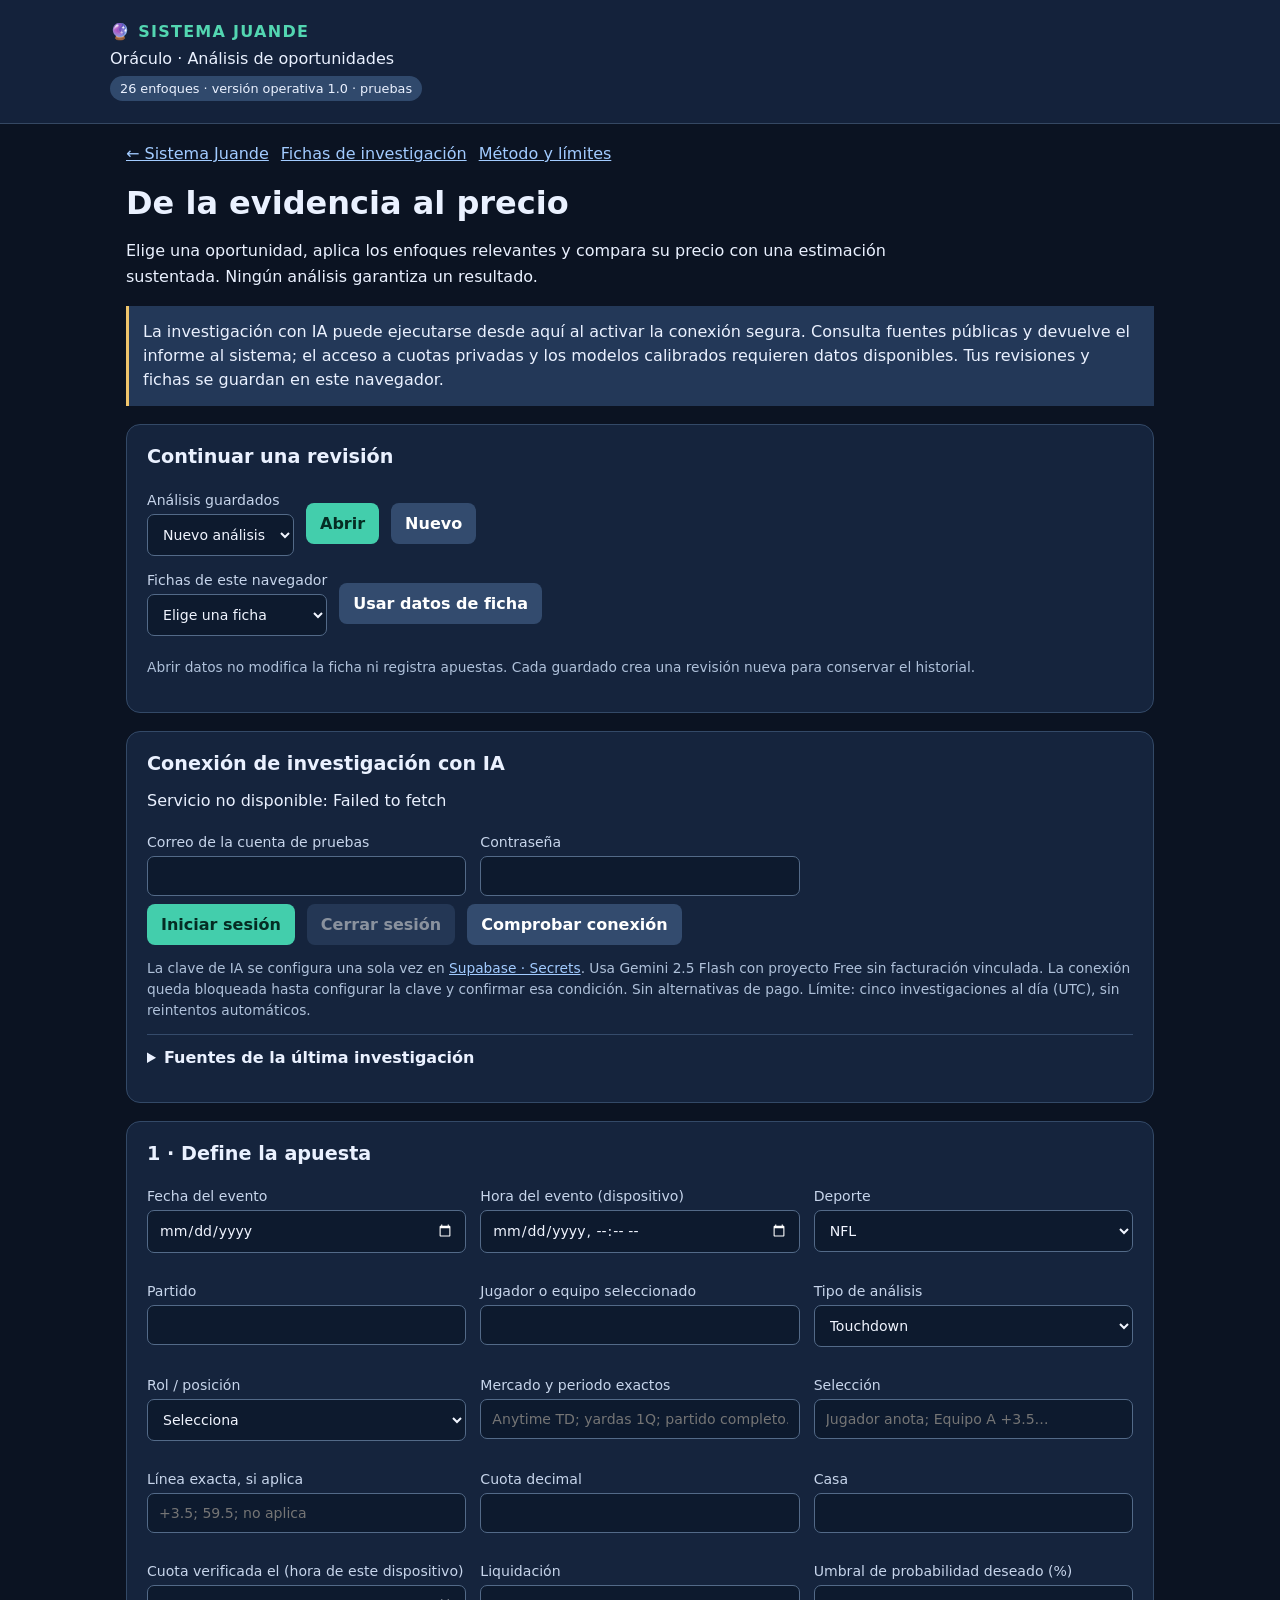
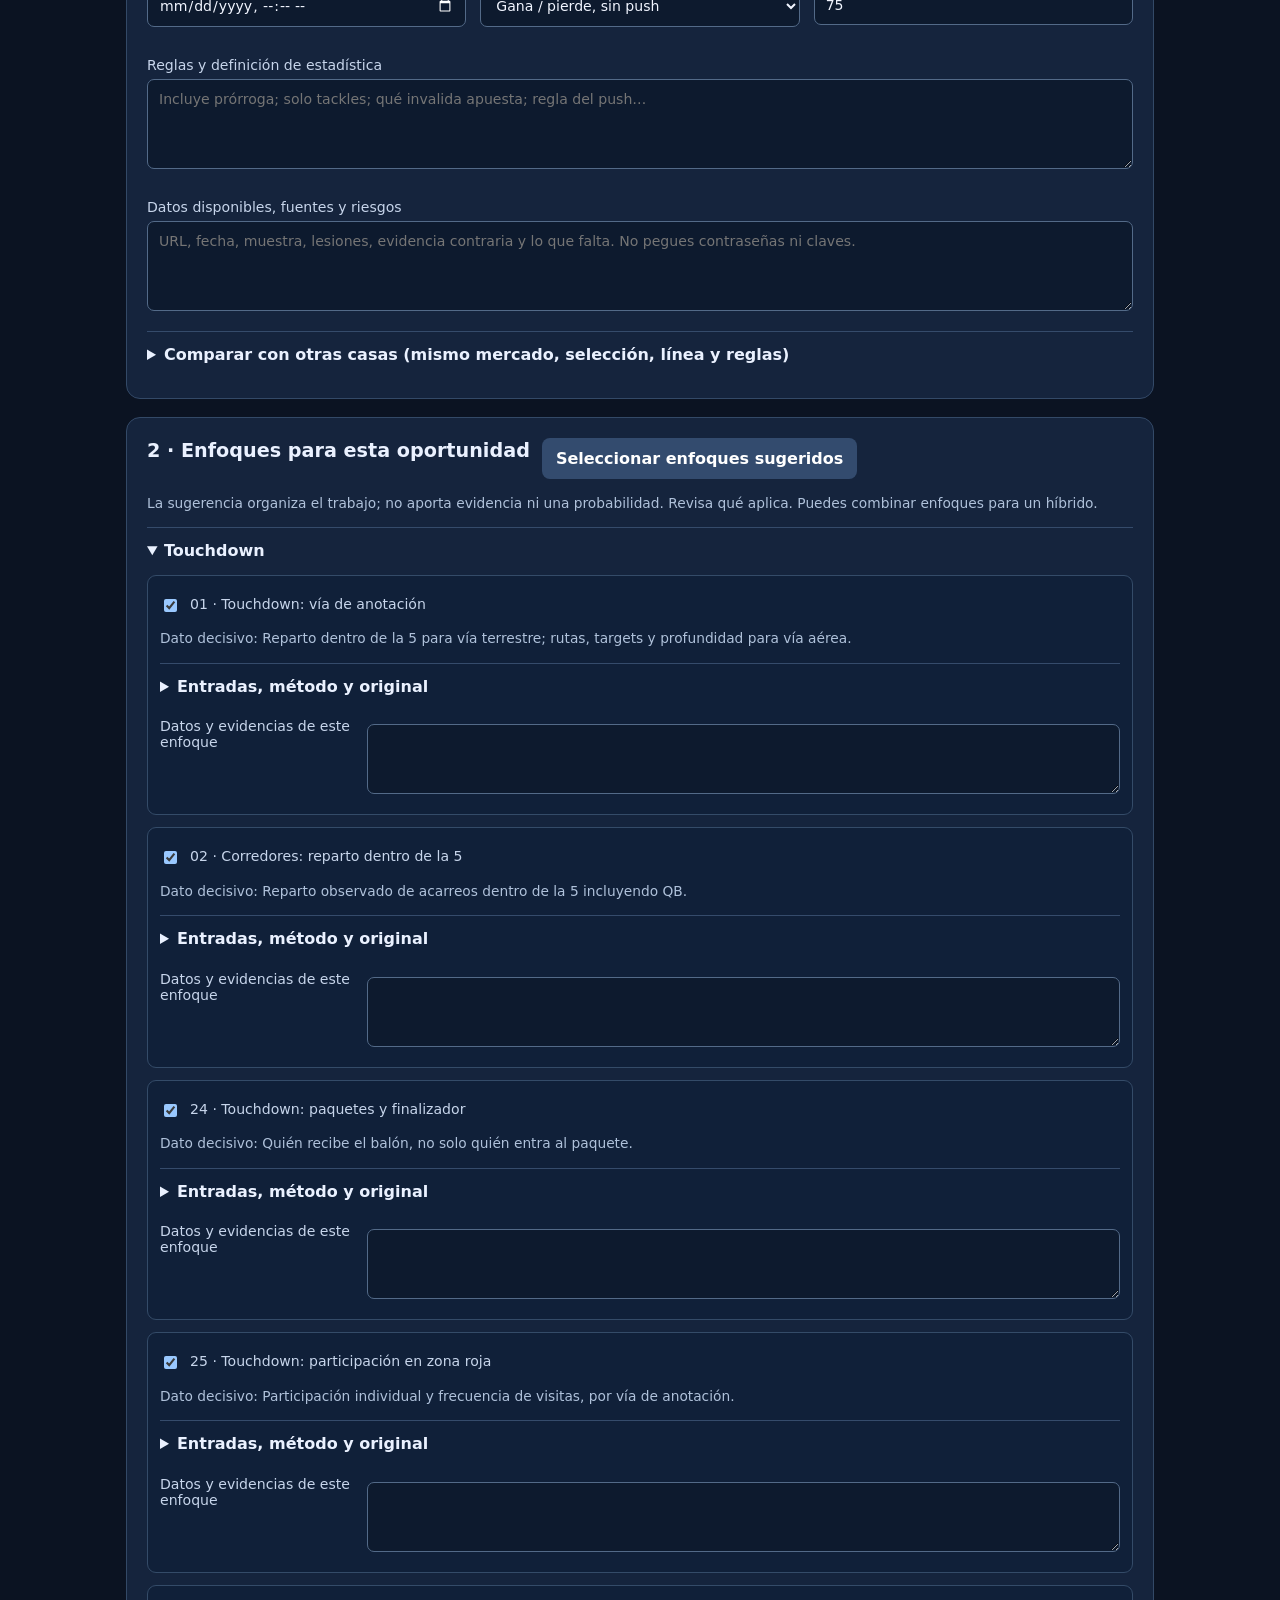
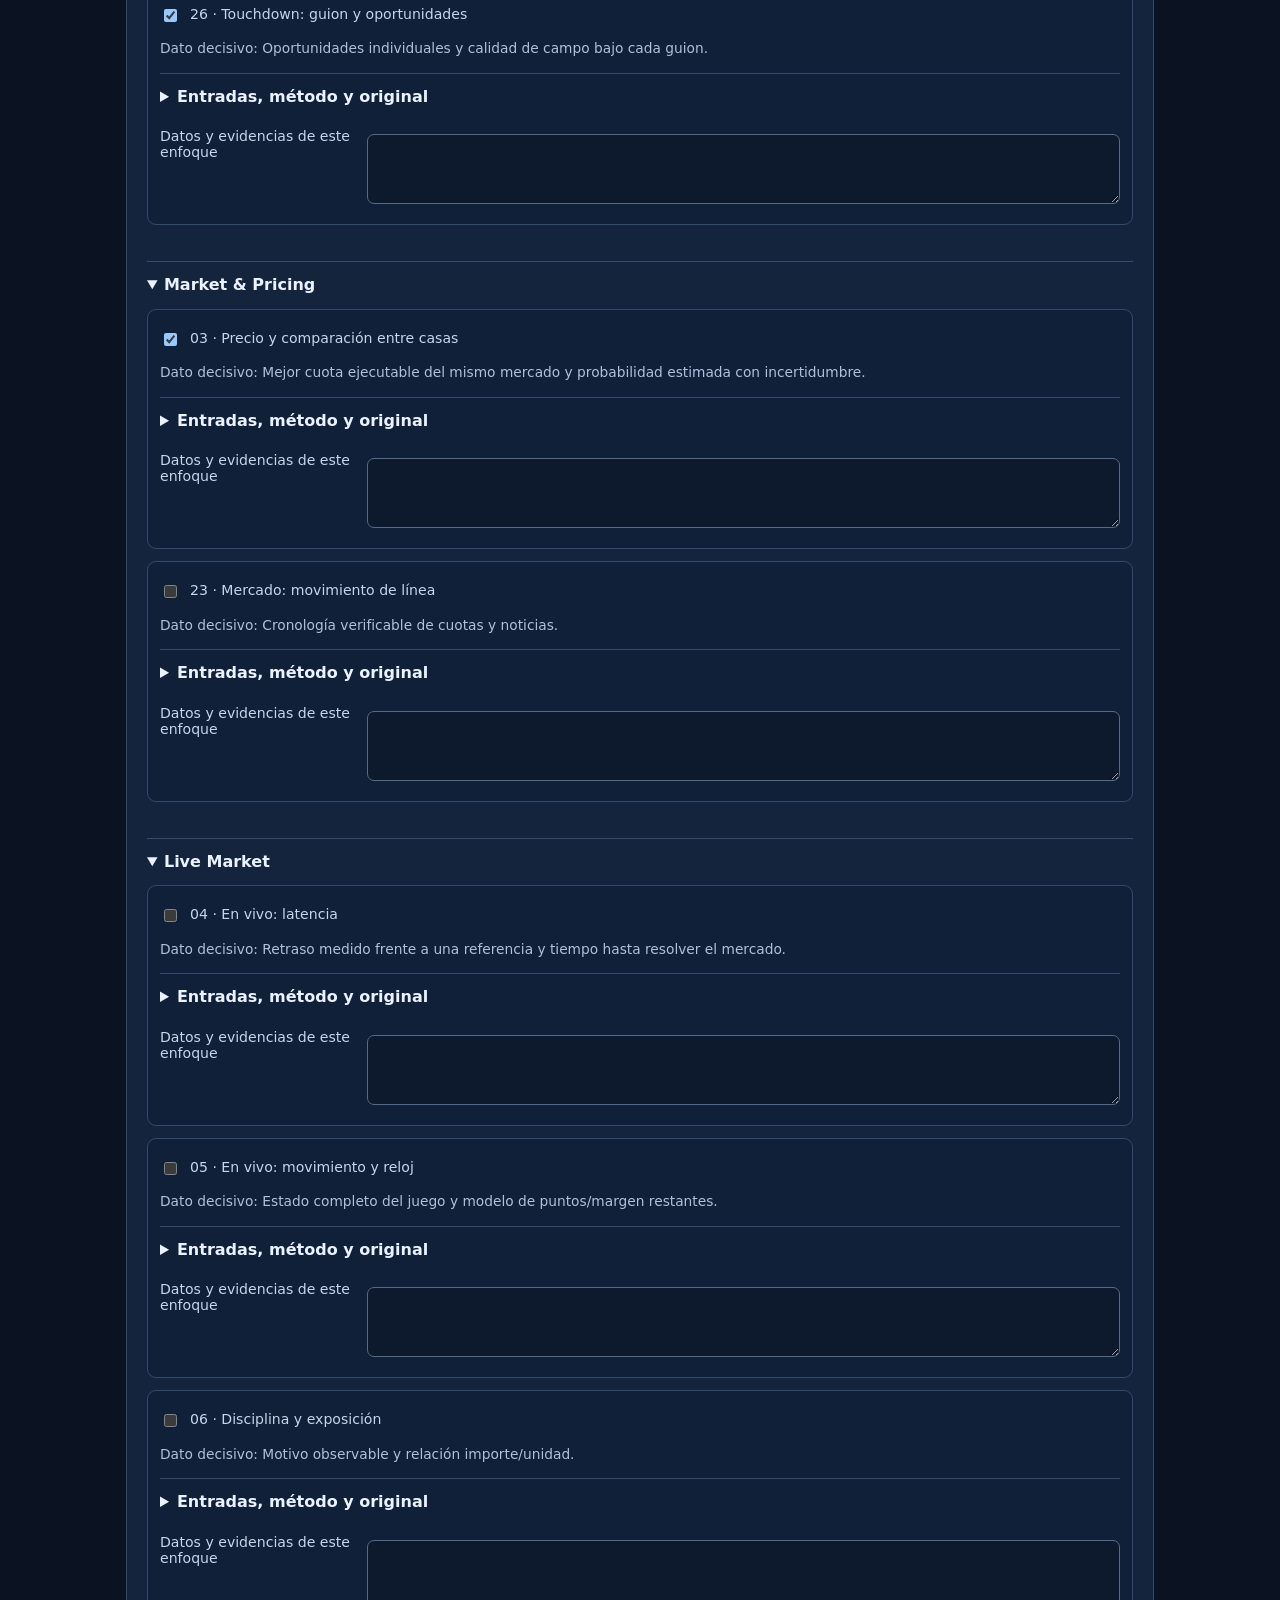
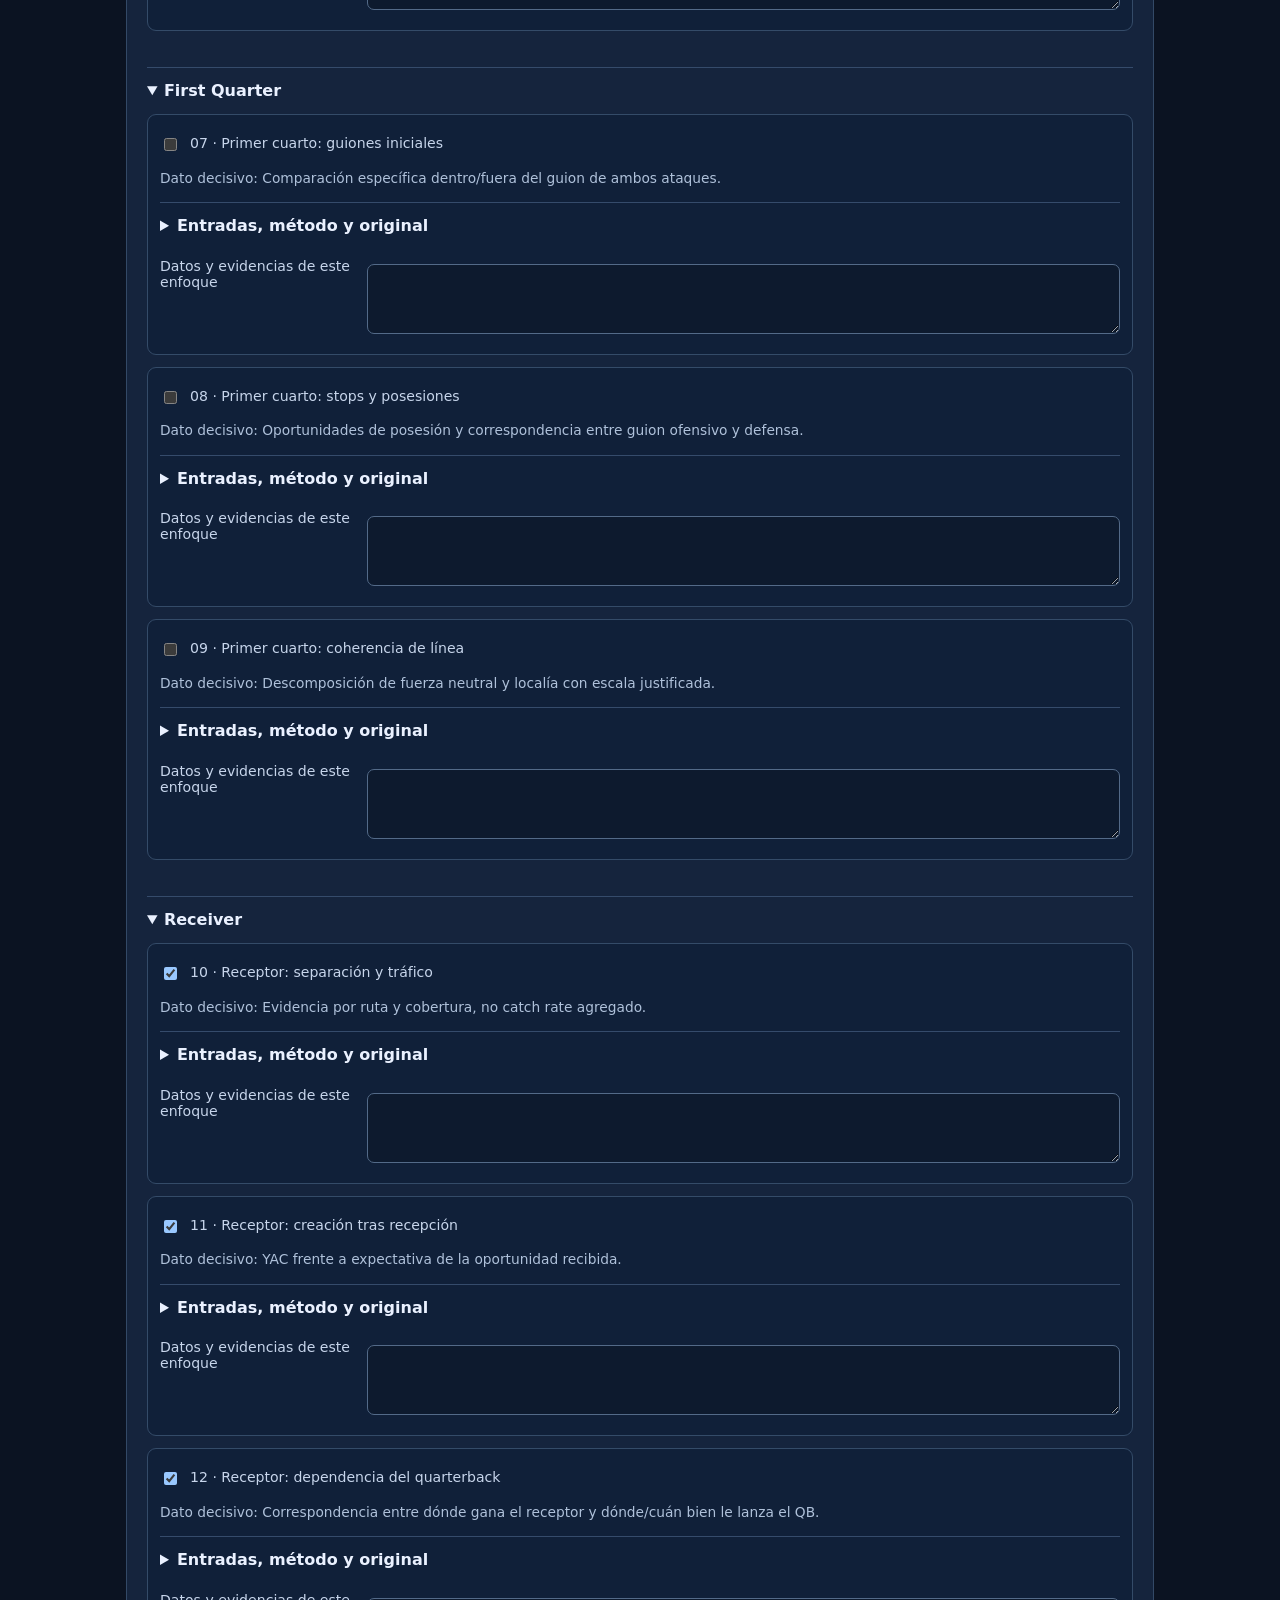
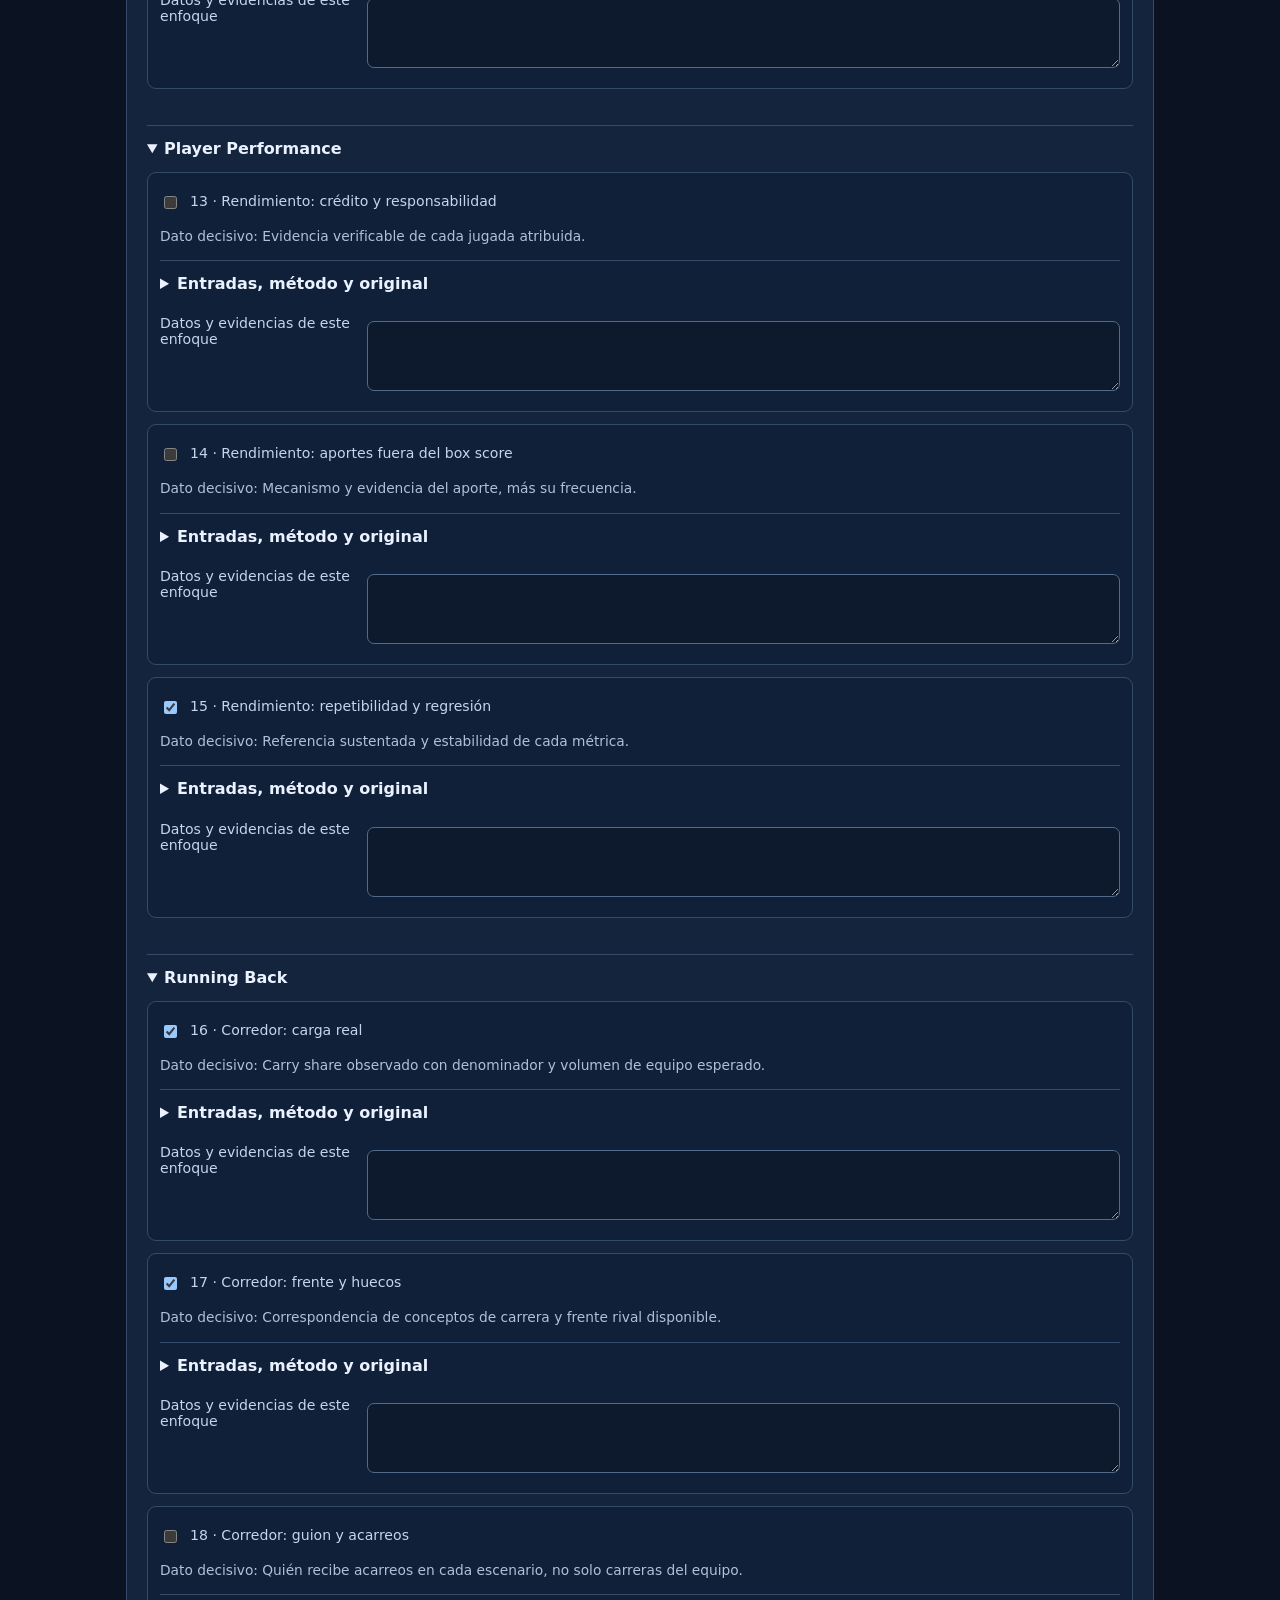
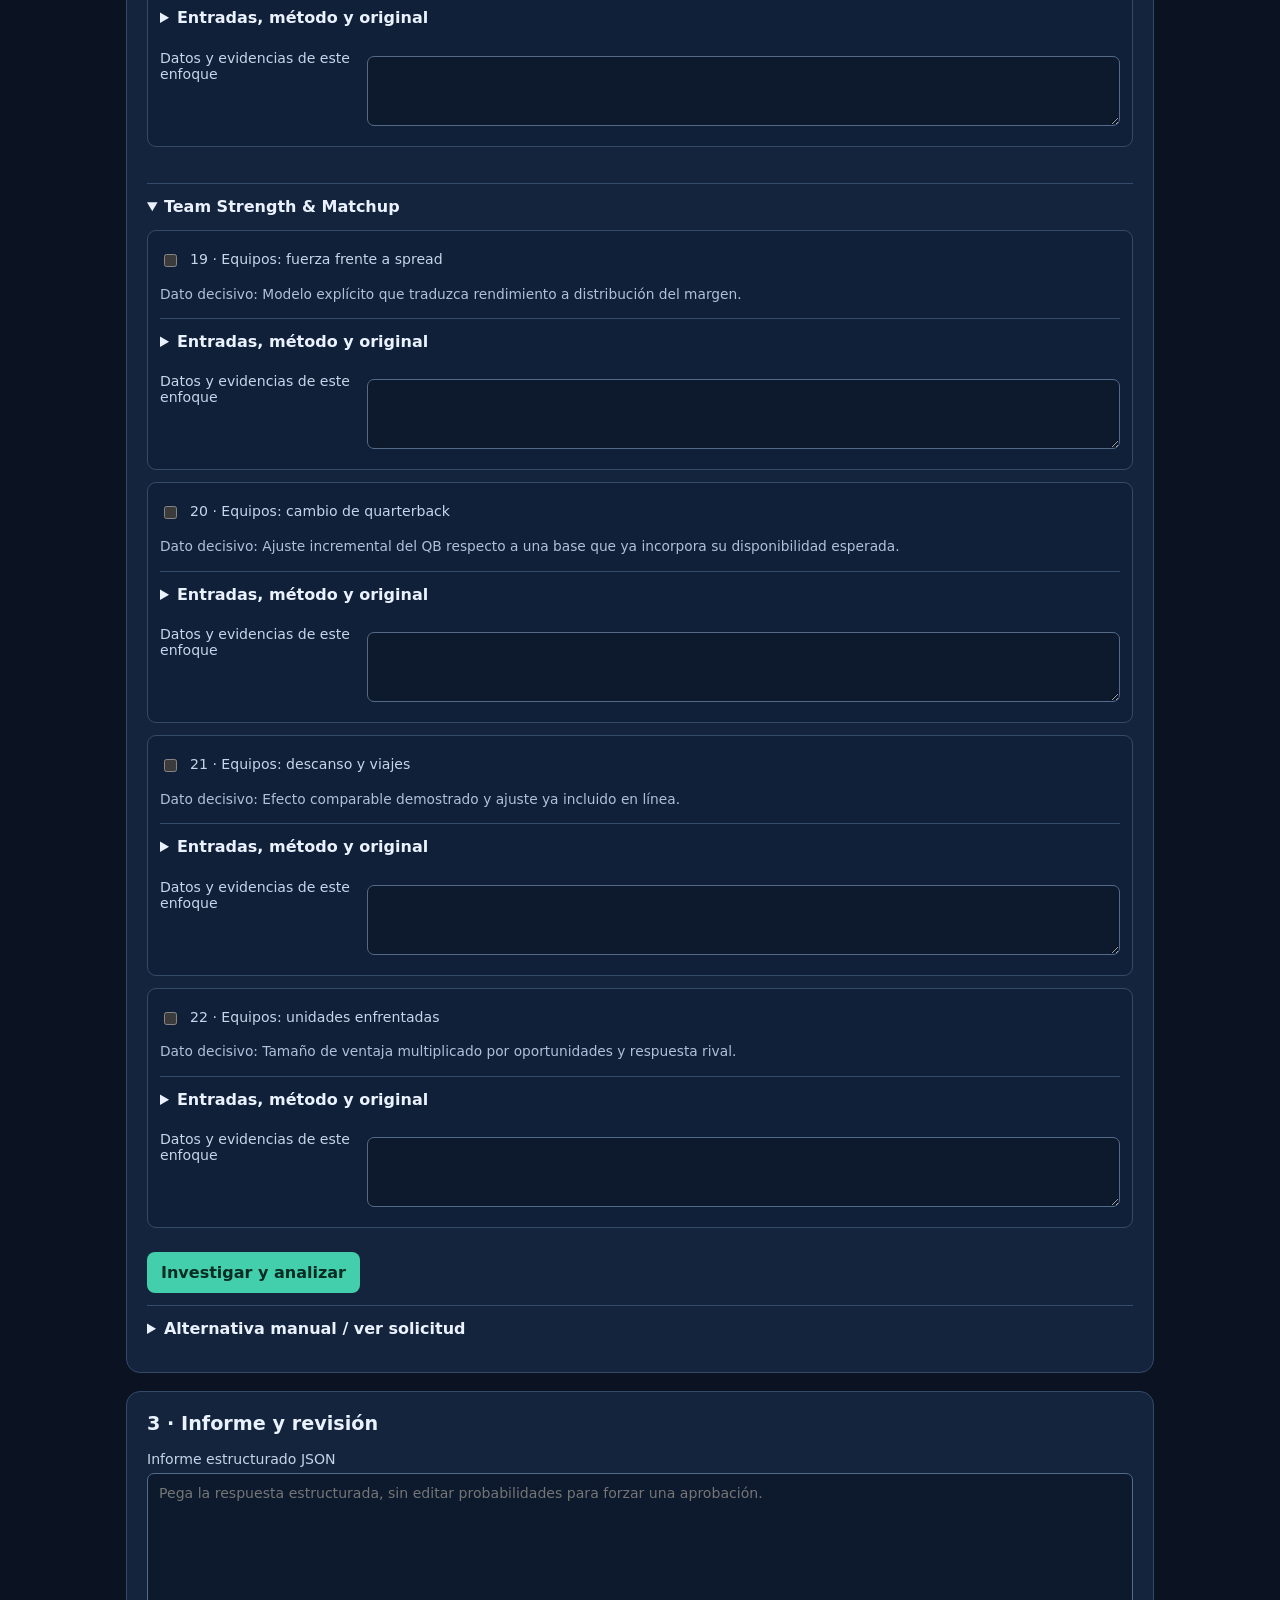
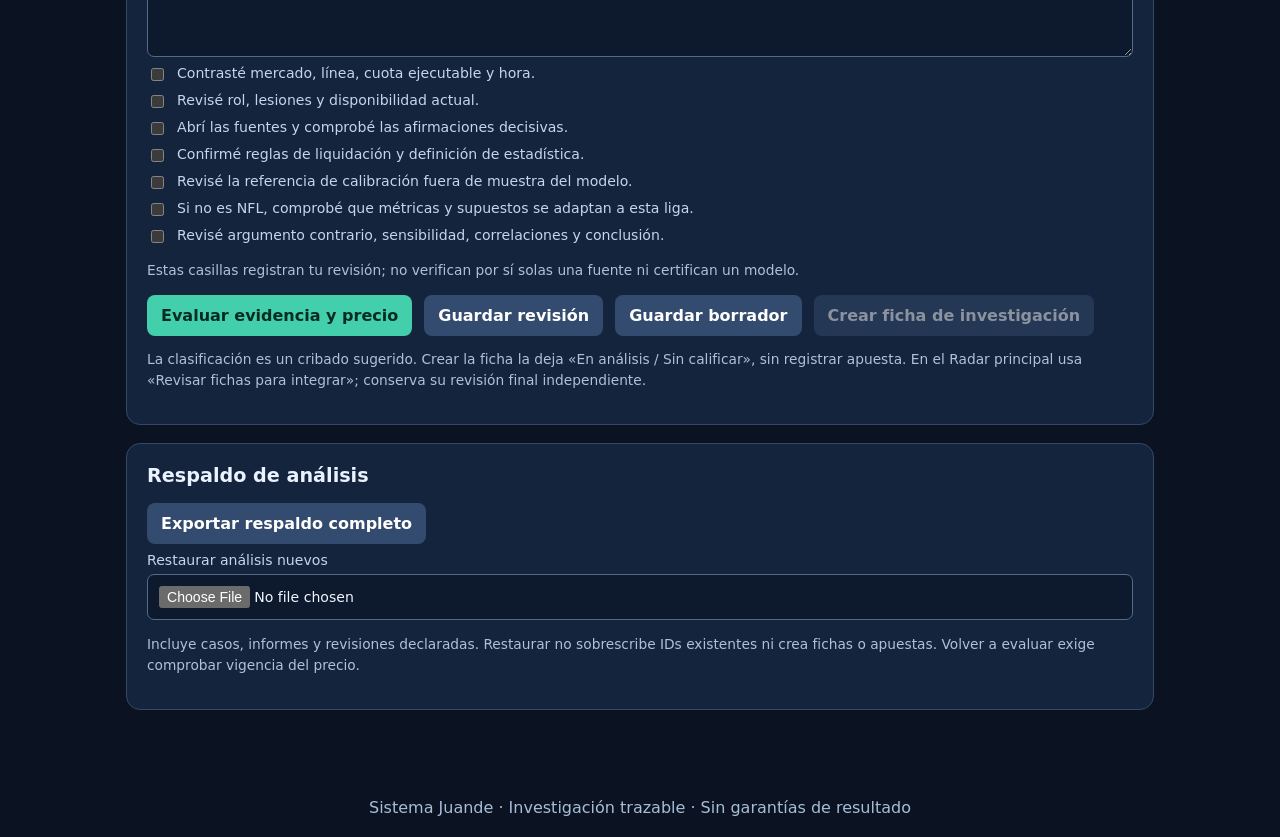
==== commit d11c31dd: "Usar Gemini Free con bloqueo de activación y sin alternativas de pago" ====
--- a/analisis.html
+++ b/analisis.html
@@ -1,6 +1,6 @@
 <!doctype html><html lang="es"><head><meta charset="utf-8"><meta name="viewport" content="width=device-width,initial-scale=1"><title>Oráculo · Análisis de oportunidades</title><link rel="stylesheet" href="analysis.css"><script defer src="prompt-catalog.js"></script><script defer src="analysis-engine.js"></script><script defer src="analysis-ui.js"></script><script defer src="ai-client.js"></script></head><body><header><div class="brand">🔮 SISTEMA JUANDE</div><p>Oráculo · Análisis de oportunidades</p><span class="pill">26 enfoques · versión operativa 1.0 · pruebas</span></header><main><nav><a href="index.html">← Sistema Juande</a><a href="radar3-beta2.html">Fichas de investigación</a><a href="prompts/METODOLOGIA.md">Método y límites</a></nav><h1>De la evidencia al precio</h1><p class="intro">Elige una oportunidad, aplica los enfoques relevantes y compara su precio con una estimación sustentada. Ningún análisis garantiza un resultado.</p><p class="notice">La investigación con IA puede ejecutarse desde aquí al activar la conexión segura. Consulta fuentes públicas y devuelve el informe al sistema; el acceso a cuotas privadas y los modelos calibrados requieren datos disponibles. Tus revisiones y fichas se guardan en este navegador.</p><p id="notice" role="status" aria-live="polite"></p>
 <section class="panel"><h2>Continuar una revisión</h2><div class="row"><label>Análisis guardados<select id="saved"><option value="">Nuevo análisis</option></select></label><button id="load" type="button">Abrir</button><button id="new" type="button" class="alt">Nuevo</button></div><div class="row"><label>Fichas de este navegador<select id="research"><option value="">Elige una ficha</option></select></label><button id="fromResearch" class="alt" type="button">Usar datos de ficha</button></div><p class="muted">Abrir datos no modifica la ficha ni registra apuestas. Cada guardado crea una revisión nueva para conservar el historial.</p></section>
-<section class="panel"><h2>Conexión de investigación con IA</h2><p id="aiStatus" role="status" aria-live="polite">Comprobando servicio…</p><div class="grid"><label>Correo de la cuenta de pruebas<input id="aiEmail" type="email" autocomplete="username"></label><label>Contraseña<input id="aiPassword" type="password" autocomplete="current-password"></label></div><div class="row"><button id="aiLogin" type="button">Iniciar sesión</button><button id="aiLogout" type="button" class="alt" disabled>Cerrar sesión</button><button id="aiCheck" type="button" class="alt">Comprobar conexión</button></div><p class="muted">La clave de IA se configura una sola vez en <a href="https://supabase.com/dashboard/project/hblfzvfmrnaubetcqayw/functions/secrets" target="_blank" rel="noopener noreferrer">Supabase · Secrets</a>. El uso de OpenAI API se factura aparte de ChatGPT. Límite inicial: cinco investigaciones al día (UTC), sin reintentos automáticos.</p><details><summary>Fuentes de la última investigación</summary><ul id="aiSources"></ul></details></section><form id="caseForm"><section class="panel"><h2>1 · Define la apuesta</h2><div class="grid">
+<section class="panel"><h2>Conexión de investigación con IA</h2><p id="aiStatus" role="status" aria-live="polite">Comprobando servicio…</p><div class="grid"><label>Correo de la cuenta de pruebas<input id="aiEmail" type="email" autocomplete="username"></label><label>Contraseña<input id="aiPassword" type="password" autocomplete="current-password"></label></div><div class="row"><button id="aiLogin" type="button">Iniciar sesión</button><button id="aiLogout" type="button" class="alt" disabled>Cerrar sesión</button><button id="aiCheck" type="button" class="alt">Comprobar conexión</button></div><p class="muted">La clave de IA se configura una sola vez en <a href="https://supabase.com/dashboard/project/hblfzvfmrnaubetcqayw/functions/secrets" target="_blank" rel="noopener noreferrer">Supabase · Secrets</a>. Usa Gemini 2.5 Flash con proyecto Free sin facturación vinculada. La conexión queda bloqueada hasta configurar la clave y confirmar esa condición. Sin alternativas de pago. Límite: cinco investigaciones al día (UTC), sin reintentos automáticos.</p><details><summary>Fuentes de la última investigación</summary><div id="aiSearchEntry"></div><ul id="aiSources"></ul></details></section><form id="caseForm"><section class="panel"><h2>1 · Define la apuesta</h2><div class="grid">
 <label>Fecha del evento<input name="date" type="date" required></label><label>Hora del evento (dispositivo)<input name="starts_at" type="datetime-local" required></label><label>Deporte<select name="sport"><option>NFL</option><option>NCAAF</option><option>MLB</option><option>NBA</option><option>Baloncesto europeo</option><option>Otro</option></select></label><label>Partido<input name="game" required></label><label>Jugador o equipo seleccionado<input name="player"></label><label>Tipo de análisis<select name="mode"><option value="td">Touchdown</option><option value="rush">Carrera / corredor</option><option value="receiving">Recepciones / yardas</option><option value="spread">Hándicap / equipos</option><option value="quarter">Primer cuarto</option><option value="live">En vivo</option><option value="performance">Rendimiento individual</option></select></label><label>Rol / posición<select name="role"><option value="">Selecciona</option><option>Corredor</option><option>Receptor / tight end</option><option>Híbrido</option><option>Quarterback</option><option>Equipo</option><option>Otro</option></select></label><label>Mercado y periodo exactos<input name="market" placeholder="Anytime TD; yardas 1Q; partido completo…" required></label><label>Selección<input name="selection" placeholder="Jugador anota; Equipo A +3.5…" required></label><label>Línea exacta, si aplica<input name="line" placeholder="+3.5; 59.5; no aplica"></label><label>Cuota decimal<input name="odds" type="number" min="1.001" max="1000" step="any" required></label><label>Casa<input name="book" required></label><label>Cuota verificada el (hora de este dispositivo)<input name="checked_at" type="datetime-local" required></label><label>Liquidación<select name="settlement"><option value="binary">Gana / pierde, sin push</option><option value="push">Gana / pierde / push</option><option value="unsupported">Dividida / parcial / otra (sin cálculo)</option></select></label><label>Umbral de probabilidad deseado (%)<input name="min_probability" type="number" min="0" max="100" step="any" value="75"></label><label class="full">Reglas y definición de estadística<textarea name="rules" required placeholder="Incluye prórroga; solo tackles; qué invalida apuesta; regla del push…"></textarea></label><label class="full">Datos disponibles, fuentes y riesgos<textarea name="context" placeholder="URL, fecha, muestra, lesiones, evidencia contraria y lo que falta. No pegues contraseñas ni claves."></textarea></label>
 </div><details><summary>Comparar con otras casas (mismo mercado, selección, línea y reglas)</summary><div id="quotes"></div><button id="addQuote" type="button" class="alt">Añadir casa</button><p class="muted">La mejor cuota solo se refiere a las casas verificadas. El cribado requiere al menos otra casa; puedes guardar el diagnóstico si no la tienes.</p></details></section>
 <section class="panel"><div class="row"><h2>2 · Enfoques para esta oportunidad</h2><button id="recommend" type="button" class="alt">Seleccionar enfoques sugeridos</button></div><p class="muted">La sugerencia organiza el trabajo; no aporta evidencia ni una probabilidad. Revisa qué aplica. Puedes combinar enfoques para un híbrido.</p><div id="modules"></div><button id="runAI" type="button">Investigar y analizar</button><details><summary>Alternativa manual / ver solicitud</summary><button id="generate" type="button" class="alt">Preparar solicitud manual</button><p id="generateStatus" role="status"></p><label>Solicitud preparada<textarea id="request" readonly rows="8"></textarea></label><div class="row"><button id="copy" type="button" class="alt">Copiar solicitud</button><a href="https://chatgpt.com/" target="_blank" rel="noopener noreferrer">Abrir ChatGPT ↗</a></div><p class="muted">Pega la solicitud en este chat para que Oráculo consulte la evidencia. Después pega aquí su informe JSON. La alternativa manual no envía tus datos automáticamente.</p></details></section>
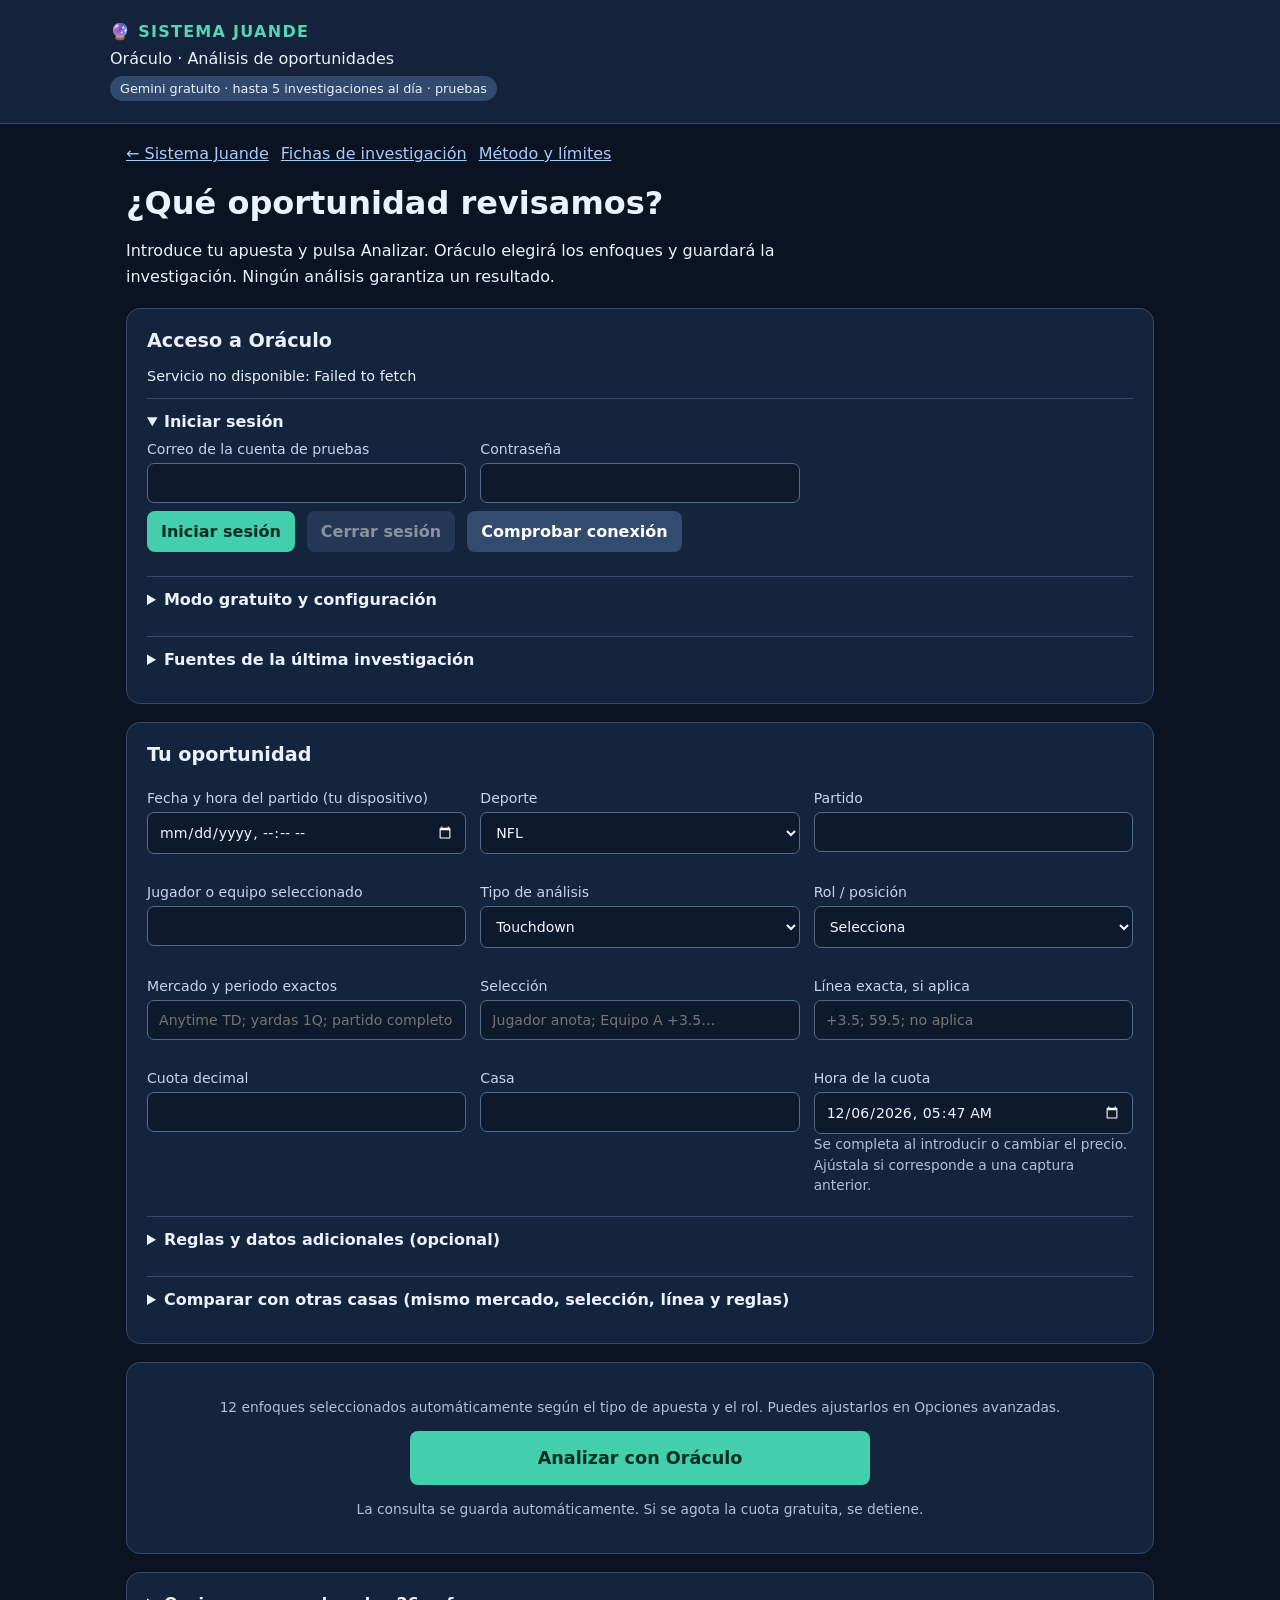
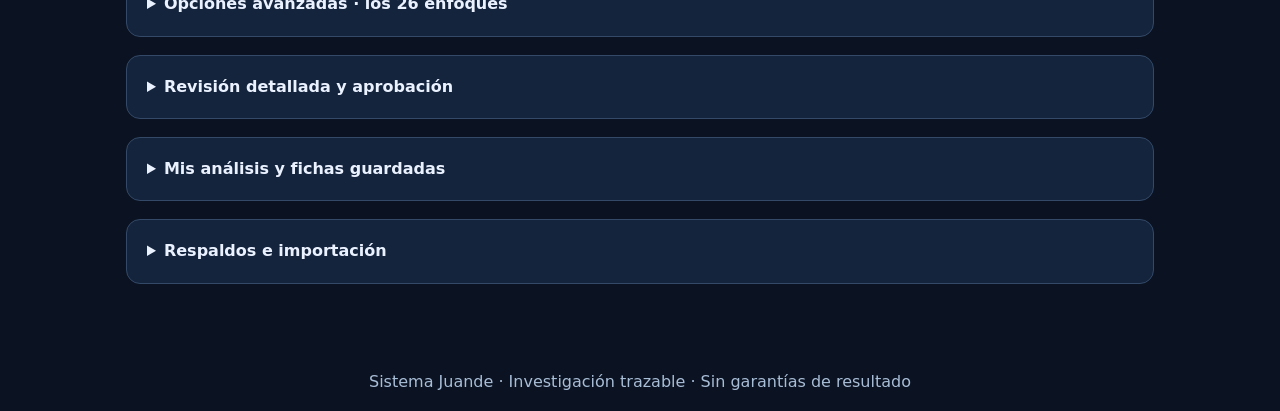
==== commit 43130b3b: "Simplificar análisis con botón único y resultados legibles" ====
--- a/analisis.html
+++ b/analisis.html
@@ -1,8 +1,8 @@
-<!doctype html><html lang="es"><head><meta charset="utf-8"><meta name="viewport" content="width=device-width,initial-scale=1"><title>Oráculo · Análisis de oportunidades</title><link rel="stylesheet" href="analysis.css"><script defer src="prompt-catalog.js"></script><script defer src="analysis-engine.js"></script><script defer src="analysis-ui.js"></script><script defer src="ai-client.js"></script></head><body><header><div class="brand">🔮 SISTEMA JUANDE</div><p>Oráculo · Análisis de oportunidades</p><span class="pill">26 enfoques · versión operativa 1.0 · pruebas</span></header><main><nav><a href="index.html">← Sistema Juande</a><a href="radar3-beta2.html">Fichas de investigación</a><a href="prompts/METODOLOGIA.md">Método y límites</a></nav><h1>De la evidencia al precio</h1><p class="intro">Elige una oportunidad, aplica los enfoques relevantes y compara su precio con una estimación sustentada. Ningún análisis garantiza un resultado.</p><p class="notice">La investigación con IA puede ejecutarse desde aquí al activar la conexión segura. Consulta fuentes públicas y devuelve el informe al sistema; el acceso a cuotas privadas y los modelos calibrados requieren datos disponibles. Tus revisiones y fichas se guardan en este navegador.</p><p id="notice" role="status" aria-live="polite"></p>
-<section class="panel"><h2>Continuar una revisión</h2><div class="row"><label>Análisis guardados<select id="saved"><option value="">Nuevo análisis</option></select></label><button id="load" type="button">Abrir</button><button id="new" type="button" class="alt">Nuevo</button></div><div class="row"><label>Fichas de este navegador<select id="research"><option value="">Elige una ficha</option></select></label><button id="fromResearch" class="alt" type="button">Usar datos de ficha</button></div><p class="muted">Abrir datos no modifica la ficha ni registra apuestas. Cada guardado crea una revisión nueva para conservar el historial.</p></section>
-<section class="panel"><h2>Conexión de investigación con IA</h2><p id="aiStatus" role="status" aria-live="polite">Comprobando servicio…</p><div class="grid"><label>Correo de la cuenta de pruebas<input id="aiEmail" type="email" autocomplete="username"></label><label>Contraseña<input id="aiPassword" type="password" autocomplete="current-password"></label></div><div class="row"><button id="aiLogin" type="button">Iniciar sesión</button><button id="aiLogout" type="button" class="alt" disabled>Cerrar sesión</button><button id="aiCheck" type="button" class="alt">Comprobar conexión</button></div><p class="muted">La clave de IA se configura una sola vez en <a href="https://supabase.com/dashboard/project/hblfzvfmrnaubetcqayw/functions/secrets" target="_blank" rel="noopener noreferrer">Supabase · Secrets</a>. Usa Gemini 2.5 Flash con proyecto Free sin facturación vinculada. La conexión queda bloqueada hasta configurar la clave y confirmar esa condición. Sin alternativas de pago. Límite: cinco investigaciones al día (UTC), sin reintentos automáticos.</p><details><summary>Fuentes de la última investigación</summary><div id="aiSearchEntry"></div><ul id="aiSources"></ul></details></section><form id="caseForm"><section class="panel"><h2>1 · Define la apuesta</h2><div class="grid">
-<label>Fecha del evento<input name="date" type="date" required></label><label>Hora del evento (dispositivo)<input name="starts_at" type="datetime-local" required></label><label>Deporte<select name="sport"><option>NFL</option><option>NCAAF</option><option>MLB</option><option>NBA</option><option>Baloncesto europeo</option><option>Otro</option></select></label><label>Partido<input name="game" required></label><label>Jugador o equipo seleccionado<input name="player"></label><label>Tipo de análisis<select name="mode"><option value="td">Touchdown</option><option value="rush">Carrera / corredor</option><option value="receiving">Recepciones / yardas</option><option value="spread">Hándicap / equipos</option><option value="quarter">Primer cuarto</option><option value="live">En vivo</option><option value="performance">Rendimiento individual</option></select></label><label>Rol / posición<select name="role"><option value="">Selecciona</option><option>Corredor</option><option>Receptor / tight end</option><option>Híbrido</option><option>Quarterback</option><option>Equipo</option><option>Otro</option></select></label><label>Mercado y periodo exactos<input name="market" placeholder="Anytime TD; yardas 1Q; partido completo…" required></label><label>Selección<input name="selection" placeholder="Jugador anota; Equipo A +3.5…" required></label><label>Línea exacta, si aplica<input name="line" placeholder="+3.5; 59.5; no aplica"></label><label>Cuota decimal<input name="odds" type="number" min="1.001" max="1000" step="any" required></label><label>Casa<input name="book" required></label><label>Cuota verificada el (hora de este dispositivo)<input name="checked_at" type="datetime-local" required></label><label>Liquidación<select name="settlement"><option value="binary">Gana / pierde, sin push</option><option value="push">Gana / pierde / push</option><option value="unsupported">Dividida / parcial / otra (sin cálculo)</option></select></label><label>Umbral de probabilidad deseado (%)<input name="min_probability" type="number" min="0" max="100" step="any" value="75"></label><label class="full">Reglas y definición de estadística<textarea name="rules" required placeholder="Incluye prórroga; solo tackles; qué invalida apuesta; regla del push…"></textarea></label><label class="full">Datos disponibles, fuentes y riesgos<textarea name="context" placeholder="URL, fecha, muestra, lesiones, evidencia contraria y lo que falta. No pegues contraseñas ni claves."></textarea></label>
-</div><details><summary>Comparar con otras casas (mismo mercado, selección, línea y reglas)</summary><div id="quotes"></div><button id="addQuote" type="button" class="alt">Añadir casa</button><p class="muted">La mejor cuota solo se refiere a las casas verificadas. El cribado requiere al menos otra casa; puedes guardar el diagnóstico si no la tienes.</p></details></section>
-<section class="panel"><div class="row"><h2>2 · Enfoques para esta oportunidad</h2><button id="recommend" type="button" class="alt">Seleccionar enfoques sugeridos</button></div><p class="muted">La sugerencia organiza el trabajo; no aporta evidencia ni una probabilidad. Revisa qué aplica. Puedes combinar enfoques para un híbrido.</p><div id="modules"></div><button id="runAI" type="button">Investigar y analizar</button><details><summary>Alternativa manual / ver solicitud</summary><button id="generate" type="button" class="alt">Preparar solicitud manual</button><p id="generateStatus" role="status"></p><label>Solicitud preparada<textarea id="request" readonly rows="8"></textarea></label><div class="row"><button id="copy" type="button" class="alt">Copiar solicitud</button><a href="https://chatgpt.com/" target="_blank" rel="noopener noreferrer">Abrir ChatGPT ↗</a></div><p class="muted">Pega la solicitud en este chat para que Oráculo consulte la evidencia. Después pega aquí su informe JSON. La alternativa manual no envía tus datos automáticamente.</p></details></section>
-<section class="panel"><h2>3 · Informe y revisión</h2><label>Informe estructurado JSON<textarea id="report" rows="10" placeholder="Pega la respuesta estructurada, sin editar probabilidades para forzar una aprobación."></textarea></label><div class="checks"><label><input type="checkbox" data-check="market"> Contrasté mercado, línea, cuota ejecutable y hora.</label><label><input type="checkbox" data-check="availability"> Revisé rol, lesiones y disponibilidad actual.</label><label><input type="checkbox" data-check="evidence"> Abrí las fuentes y comprobé las afirmaciones decisivas.</label><label><input type="checkbox" data-check="rules"> Confirmé reglas de liquidación y definición de estadística.</label><label><input type="checkbox" data-check="calibration"> Revisé la referencia de calibración fuera de muestra del modelo.</label><label><input type="checkbox" data-check="scope"> Si no es NFL, comprobé que métricas y supuestos se adaptan a esta liga.</label><label><input type="checkbox" data-check="human"> Revisé argumento contrario, sensibilidad, correlaciones y conclusión.</label></div><p class="muted">Estas casillas registran tu revisión; no verifican por sí solas una fuente ni certifican un modelo.</p><div class="row"><button id="evaluate" type="button">Evaluar evidencia y precio</button><button id="save" type="button" class="alt">Guardar revisión</button><button id="publish" type="button" class="alt" disabled>Crear ficha de investigación</button></div><div id="result" role="status" aria-live="polite"></div><p class="muted">La clasificación es un cribado sugerido. Crear la ficha la deja «En análisis / Sin calificar», sin registrar apuesta. En el Radar principal usa «Revisar fichas para integrar»; conserva su revisión final independiente.</p></section></form>
-<section class="panel"><h2>Respaldo de análisis</h2><button id="export" type="button" class="alt">Exportar respaldo completo</button><label>Restaurar análisis nuevos<input id="import" type="file" accept="application/json,.json"></label><p class="muted">Incluye casos, informes y revisiones declaradas. Restaurar no sobrescribe IDs existentes ni crea fichas o apuestas. Volver a evaluar exige comprobar vigencia del precio.</p></section></main><footer>Sistema Juande · Investigación trazable · Sin garantías de resultado</footer></body></html>
+<!doctype html><html lang="es"><head><meta charset="utf-8"><meta name="viewport" content="width=device-width,initial-scale=1"><title>Oráculo · Análisis de oportunidades</title><link rel="stylesheet" href="analysis.css"><script defer src="prompt-catalog.js"></script><script defer src="analysis-engine.js"></script><script defer src="analysis-ui.js"></script><script defer src="ai-client.js"></script></head><body><header><div class="brand">🔮 SISTEMA JUANDE</div><p>Oráculo · Análisis de oportunidades</p><span class="pill">Gemini gratuito · hasta 5 investigaciones al día · pruebas</span></header><main><nav><a href="index.html">← Sistema Juande</a><a href="radar3-beta2.html">Fichas de investigación</a><a href="prompts/METODOLOGIA.md">Método y límites</a></nav><h1>¿Qué oportunidad revisamos?</h1><p class="intro">Introduce tu apuesta y pulsa Analizar. Oráculo elegirá los enfoques y guardará la investigación. Ningún análisis garantiza un resultado.</p><p id="notice" role="status" aria-live="polite"></p>
+<section class="panel login-panel"><h2>Acceso a Oráculo</h2><p id="aiStatus" role="status" aria-live="polite">Comprobando servicio…</p><details id="aiAccess" open><summary>Iniciar sesión</summary><div class="grid"><label>Correo de la cuenta de pruebas<input id="aiEmail" type="email" autocomplete="username"></label><label>Contraseña<input id="aiPassword" type="password" autocomplete="current-password"></label></div><div class="row"><button id="aiLogin" type="button">Iniciar sesión</button><button id="aiLogout" type="button" class="alt" disabled>Cerrar sesión</button><button id="aiCheck" type="button" class="alt">Comprobar conexión</button></div></details><details><summary>Modo gratuito y configuración</summary><p class="muted">La clave de IA se configura una sola vez en <a href="https://supabase.com/dashboard/project/hblfzvfmrnaubetcqayw/functions/secrets" target="_blank" rel="noopener noreferrer">Supabase · Secrets</a>. Usa Gemini 2.5 Flash con proyecto Free sin facturación vinculada. La conexión queda bloqueada hasta configurar la clave y confirmar esa condición. Sin alternativas de pago. Límite: cinco investigaciones al día (UTC), sin reintentos automáticos.</p></details><details><summary>Fuentes de la última investigación</summary><div id="aiSearchEntry"></div><ul id="aiSources"></ul></details></section><form id="caseForm"><section class="panel"><h2>Tu oportunidad</h2><div class="grid">
+<input name="date" type="hidden"><label>Fecha y hora del partido (tu dispositivo)<input name="starts_at" type="datetime-local" required></label><label>Deporte<select name="sport"><option>NFL</option><option>NCAAF</option><option>MLB</option><option>NBA</option><option>Baloncesto europeo</option><option>Otro</option></select></label><label>Partido<input name="game" required></label><label>Jugador o equipo seleccionado<input name="player"></label><label>Tipo de análisis<select name="mode"><option value="td">Touchdown</option><option value="rush">Carrera / corredor</option><option value="receiving">Recepciones / yardas</option><option value="spread">Hándicap / equipos</option><option value="quarter">Primer cuarto</option><option value="live">En vivo</option><option value="performance">Rendimiento individual</option></select></label><label>Rol / posición<select name="role"><option value="">Selecciona</option><option>Corredor</option><option>Receptor / tight end</option><option>Híbrido</option><option>Quarterback</option><option>Equipo</option><option>Otro</option></select></label><label>Mercado y periodo exactos<input name="market" placeholder="Anytime TD; yardas 1Q; partido completo…" required></label><label>Selección<input name="selection" placeholder="Jugador anota; Equipo A +3.5…" required></label><label>Línea exacta, si aplica<input name="line" placeholder="+3.5; 59.5; no aplica"></label><label>Cuota decimal<input name="odds" type="number" min="1.001" max="1000" step="any" required></label><label>Casa<input name="book" required></label><label>Hora de la cuota<input name="checked_at" type="datetime-local" required><small>Se completa al introducir o cambiar el precio. Ajústala si corresponde a una captura anterior.</small></label>
+</div><details id="caseDetails"><summary>Reglas y datos adicionales (opcional)</summary><div class="grid"><label>Liquidación<select name="settlement"><option value="binary">Gana / pierde, sin push</option><option value="push">Gana / pierde / push</option><option value="unsupported">Dividida / parcial / otra (sin cálculo)</option></select></label><label>Umbral de probabilidad deseado (%)<input name="min_probability" type="number" min="0" max="100" step="any" value="75"></label><label class="full">Reglas y definición de estadística<textarea name="rules" placeholder="Incluye prórroga; solo tackles; qué invalida apuesta; regla del push…"></textarea></label><label class="full">Datos disponibles, fuentes y riesgos<textarea name="context" placeholder="URL, fecha, muestra, lesiones, evidencia contraria y lo que falta. No pegues contraseñas ni claves."></textarea></label></div><p class="muted">Si no conoces las reglas, Oráculo las tratará como pendientes de confirmar.</p></details><details><summary>Comparar con otras casas (mismo mercado, selección, línea y reglas)</summary><div id="quotes"></div><button id="addQuote" type="button" class="alt">Añadir casa</button><p class="muted">La mejor cuota solo se refiere a las casas verificadas. El cribado requiere al menos otra casa; puedes guardar el diagnóstico si no la tienes.</p></details></section>
+<section class="panel action-panel"><p id="approachCount" class="muted"></p><button id="runAI" type="button">Analizar con Oráculo</button><p class="muted">La consulta se guarda automáticamente. Si se agota la cuota gratuita, se detiene.</p></section><section class="panel" id="plainResult" hidden><h2>Tu análisis</h2><div id="plainReport"></div><div id="result" role="status" aria-live="polite"></div><button id="publish" type="button" class="alt" disabled>Guardar como ficha en el Radar</button><p class="muted">La ficha queda en análisis. Revisa evidencia y precio antes de aprobarla; no registra una apuesta.</p></section><details class="panel"><summary>Opciones avanzadas · los 26 enfoques</summary><div class="row"><button id="recommend" type="button" class="alt">Seleccionar enfoques sugeridos</button></div><p class="muted">La sugerencia organiza el trabajo; no aporta evidencia ni una probabilidad. Revisa qué aplica. Puedes combinar enfoques para un híbrido.</p><div id="modules"></div><details><summary>Alternativa manual / ver solicitud</summary><button id="generate" type="button" class="alt">Preparar solicitud manual</button><p id="generateStatus" role="status"></p><label>Solicitud preparada<textarea id="request" readonly rows="8"></textarea></label><div class="row"><button id="copy" type="button" class="alt">Copiar solicitud</button><a href="https://chatgpt.com/" target="_blank" rel="noopener noreferrer">Abrir ChatGPT ↗</a></div><p class="muted">Pega la solicitud en este chat para que Oráculo consulte la evidencia. Después pega aquí su informe JSON. La alternativa manual no envía tus datos automáticamente.</p></details></details>
+<details class="panel" id="reviewDetails"><summary>Revisión detallada y aprobación</summary><label>Informe estructurado JSON<textarea id="report" rows="10" placeholder="Pega la respuesta estructurada, sin editar probabilidades para forzar una aprobación."></textarea></label><div class="checks"><label><input type="checkbox" data-check="market"> Contrasté mercado, línea, cuota ejecutable y hora.</label><label><input type="checkbox" data-check="availability"> Revisé rol, lesiones y disponibilidad actual.</label><label><input type="checkbox" data-check="evidence"> Abrí las fuentes y comprobé las afirmaciones decisivas.</label><label><input type="checkbox" data-check="rules"> Confirmé reglas de liquidación y definición de estadística.</label><label><input type="checkbox" data-check="calibration"> Revisé la referencia de calibración fuera de muestra del modelo.</label><label><input type="checkbox" data-check="scope"> Si no es NFL, comprobé que métricas y supuestos se adaptan a esta liga.</label><label><input type="checkbox" data-check="human"> Revisé argumento contrario, sensibilidad, correlaciones y conclusión.</label></div><p class="muted">Estas casillas registran tu revisión; no verifican por sí solas una fuente ni certifican un modelo.</p><div class="row"><button id="evaluate" type="button">Evaluar evidencia y precio</button><button id="save" type="button" class="alt">Guardar revisión</button></div><p class="muted">La clasificación es un cribado sugerido. Crear la ficha la deja «En análisis / Sin calificar», sin registrar apuesta. En el Radar principal usa «Revisar fichas para integrar»; conserva su revisión final independiente.</p></details></form><details class="panel"><summary>Mis análisis y fichas guardadas</summary><div class="row"><label>Análisis guardados<select id="saved"><option value="">Nuevo análisis</option></select></label><button id="load" type="button">Abrir</button><button id="new" type="button" class="alt">Nuevo</button></div><div class="row"><label>Fichas de este navegador<select id="research"><option value="">Elige una ficha</option></select></label><button id="fromResearch" class="alt" type="button">Usar datos de ficha</button></div><p class="muted">Abrir datos no modifica la ficha ni registra apuestas. Cada guardado crea una revisión nueva para conservar el historial.</p></details>
+
+<details class="panel"><summary>Respaldos e importación</summary><button id="export" type="button" class="alt">Exportar respaldo completo</button><label>Restaurar análisis nuevos<input id="import" type="file" accept="application/json,.json"></label><p class="muted">Incluye casos, informes y revisiones declaradas. Restaurar no sobrescribe IDs existentes ni crea fichas o apuestas. Volver a evaluar exige comprobar vigencia del precio.</p></details></main><footer>Sistema Juande · Investigación trazable · Sin garantías de resultado</footer></body></html>
--- a/analysis.css
+++ b/analysis.css
@@ -1 +1,3 @@
 :root{color-scheme:dark;font-family:system-ui,-apple-system,sans-serif;color:#eaf1ff;background:#0b1322}*{box-sizing:border-box}body{margin:0}header{padding:22px max(18px,calc((100vw - 1060px)/2));background:#14223b;border-bottom:1px solid #354863}.brand{font-weight:800;letter-spacing:.08em;color:#53d6b1}header p{margin:8px 0}main{max-width:1060px;margin:auto;padding:20px 16px 50px}nav,.row{display:flex;gap:12px;flex-wrap:wrap;align-items:center}h1{font-size:2rem;margin-bottom:10px}h2{font-size:1.2rem;margin-top:0}h3{font-size:1rem}.intro{max-width:760px;line-height:1.6}.panel{background:#15243d;border:1px solid #334967;border-radius:14px;padding:20px;margin:18px 0}.grid{display:grid;grid-template-columns:repeat(3,minmax(0,1fr));gap:14px}.full{grid-column:1/-1}label{display:block;font-size:.88rem;color:#c7d5eb;margin:8px 0}input,textarea,select{display:block;width:100%;padding:11px;border:1px solid #536a88;border-radius:7px;background:#0d1a2e;color:#f1f5ff;font:inherit;margin-top:6px}textarea{min-height:90px;resize:vertical}button{padding:11px 14px;background:#43ceac;color:#052c23;border:0;border-radius:8px;font:inherit;font-weight:700;cursor:pointer}button.alt{background:#334b6e;color:#fff}button:disabled{opacity:.5;cursor:default}a{color:#a2cbff}a:focus-visible,button:focus-visible,input:focus-visible,textarea:focus-visible,select:focus-visible{outline:3px solid #f1c86e;outline-offset:2px}.notice{border-left:3px solid #f0c56c;padding:14px;background:#233858;line-height:1.5}.muted,small{color:#afc1da;font-size:.86rem;line-height:1.5}.pill{display:inline-block;border-radius:20px;background:#30496c;padding:5px 10px;font-size:.8rem}details{border-top:1px solid #354b6b;padding:12px 0;margin-top:12px}summary{cursor:pointer;font-weight:650;line-height:1.4}.prompt{border:1px solid #344b68;border-radius:9px;margin:12px 0;padding:12px;background:#102039}.prompt label,.checks label{display:flex;align-items:flex-start;gap:10px}.prompt input[type=checkbox],.checks input{width:auto;margin-top:3px}.prompt textarea{min-height:70px}.prompt pre{white-space:pre-wrap;overflow-wrap:anywhere;font-size:.85rem;line-height:1.5}.quote{border-bottom:1px solid #354b6b;padding-bottom:12px}.metric-grid{display:grid;grid-template-columns:repeat(3,minmax(0,1fr));gap:10px;margin:15px 0}.metric-grid div{background:#213858;padding:12px;border-radius:7px}.metric-grid b{display:block;margin-top:5px}.result{border-left:3px solid #e8be65;padding:15px;margin-top:15px;background:#0d1b30}.result p,li{overflow-wrap:anywhere}#notice:not(:empty){padding:12px;border:1px solid #e8be65}footer{text-align:center;padding:20px;color:#a8bdd6}@media(max-width:680px){.grid,.metric-grid{grid-template-columns:1fr}.full{grid-column:auto}h1{font-size:1.65rem}.panel{padding:16px}.row>*{max-width:100%}}
+
+[hidden]{display:none!important}.action-panel{text-align:center}.action-panel #runAI{min-height:54px;width:min(100%,460px);font-size:1.1rem}.login-panel #aiStatus{font-size:.9rem}#plainReport p{line-height:1.65}#plainResult{scroll-margin-top:18px}details.panel>summary{font-size:1rem}details.panel[open]>summary{margin-bottom:18px}#plainReport li{margin:8px 0}
